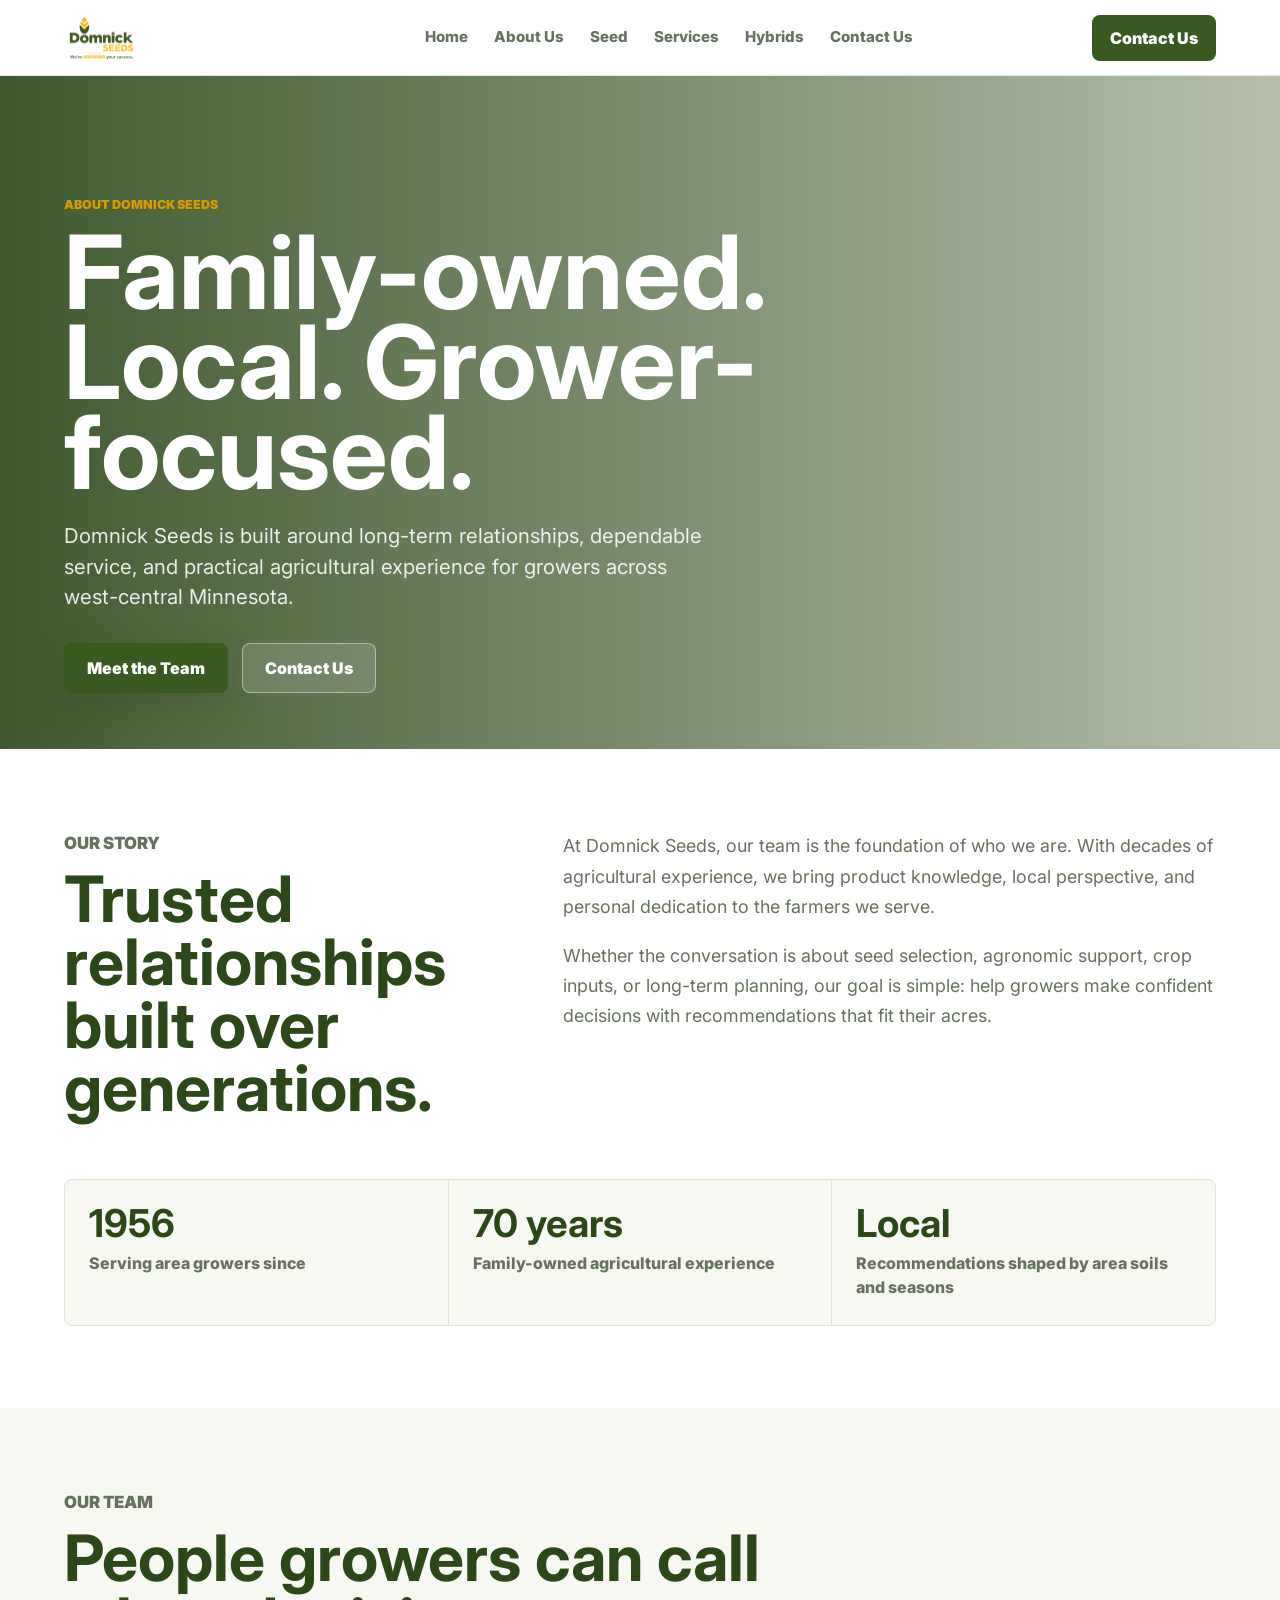
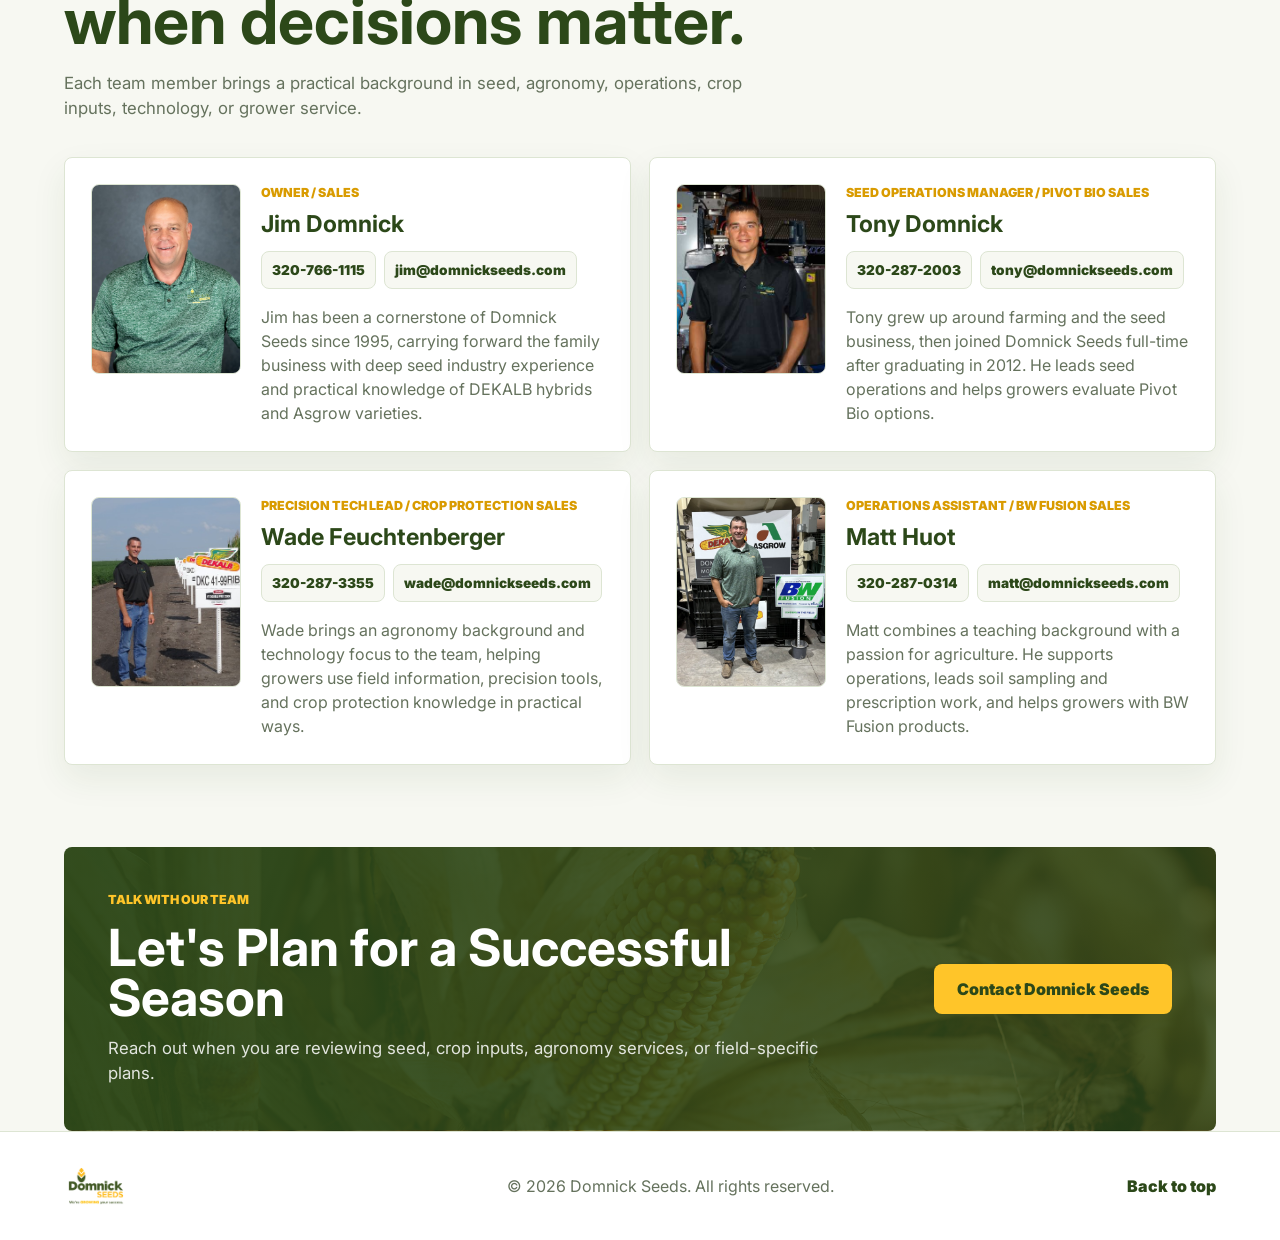
==== about.html @ b294bd44 "Update Jim team photo" ====
<!doctype html>
<html lang="en">
  <head>
    <meta charset="utf-8" />
    <meta name="viewport" content="width=device-width, initial-scale=1" />
    <title>About Us | Domnick Seeds</title>
    <meta
      name="description"
      content="Meet the Domnick Seeds team, a family-owned agricultural business serving west-central Minnesota growers with seed, agronomy, and crop input support."
    />
    <link rel="preconnect" href="https://fonts.googleapis.com" />
    <link rel="preconnect" href="https://fonts.gstatic.com" crossorigin />
    <link
      href="https://fonts.googleapis.com/css2?family=Inter:wght@400;500;600;700;800;900&display=swap"
      rel="stylesheet"
    />
    <link rel="icon" href="assets/domnick-seeds-logo.jpg" type="image/jpeg" />
    <link rel="apple-touch-icon" href="assets/domnick-seeds-logo.jpg" />
    <link rel="stylesheet" href="styles.css" />
  </head>
  <body>
    <header class="site-header">
      <a class="brand" href="index.html#home" aria-label="Domnick Seeds home">
        <img src="assets/domnick-seeds-logo.jpg" alt="Domnick Seeds" />
      </a>
      <nav class="nav-links" aria-label="Primary navigation">
        <a href="index.html#home">Home</a>
        <a href="about.html">About Us</a>
        <a href="index.html#seed">Seed</a>
        <a href="products.html#services">Services</a>
        <a href="hybrids.html">Hybrids</a>
        <a href="index.html#contact">Contact Us</a>
      </nav>
      <a class="header-cta" href="index.html#contact">Contact Us</a>
      <button class="menu-button" type="button" aria-label="Open navigation" aria-expanded="false">
        <span></span>
        <span></span>
        <span></span>
      </button>
    </header>

    <main>
      <section class="page-hero about-hero">
        <div>
          <p class="eyebrow">About Domnick Seeds</p>
          <h1>Family-owned. Local. Grower-focused.</h1>
          <p>
            Domnick Seeds is built around long-term relationships, dependable
            service, and practical agricultural experience for growers across
            west-central Minnesota.
          </p>
          <div class="hero-actions">
            <a class="button primary" href="#team">Meet the Team</a>
            <a class="button secondary" href="index.html#contact">Contact Us</a>
          </div>
        </div>
      </section>

      <section class="section about-story">
        <div class="section-heading compact">
          <p class="eyebrow">Our story</p>
          <h2>Trusted relationships built over generations.</h2>
        </div>
        <div class="about-story-copy">
          <p>
            At Domnick Seeds, our team is the foundation of who we are. With
            decades of agricultural experience, we bring product knowledge,
            local perspective, and personal dedication to the farmers we serve.
          </p>
          <p>
            Whether the conversation is about seed selection, agronomic support,
            crop inputs, or long-term planning, our goal is simple: help growers
            make confident decisions with recommendations that fit their acres.
          </p>
        </div>
        <div class="about-stat-row" aria-label="Domnick Seeds highlights">
          <div>
            <strong>1956</strong>
            <span>Serving area growers since</span>
          </div>
          <div>
            <strong>70 years</strong>
            <span>Family-owned agricultural experience</span>
          </div>
          <div>
            <strong>Local</strong>
            <span>Recommendations shaped by area soils and seasons</span>
          </div>
        </div>
      </section>

      <section class="section team-section" id="team">
        <div class="section-heading compact">
          <p class="eyebrow">Our team</p>
          <h2>People growers can call when decisions matter.</h2>
          <p>
            Each team member brings a practical background in seed, agronomy,
            operations, crop inputs, technology, or grower service.
          </p>
        </div>

        <div class="team-grid">
          <article class="team-card">
            <img
              class="team-photo"
              src="assets/team-jim-domnick.jpeg"
              alt="Jim Domnick headshot"
            />
            <div>
              <span>Owner / Sales</span>
              <h3>Jim Domnick</h3>
              <div class="team-links">
                <a href="tel:+13207661115">320-766-1115</a>
                <a href="mailto:jim@domnickseeds.com">jim@domnickseeds.com</a>
              </div>
              <p>
                Jim has been a cornerstone of Domnick Seeds since 1995, carrying
                forward the family business with deep seed industry experience
                and practical knowledge of DEKALB hybrids and Asgrow varieties.
              </p>
            </div>
          </article>

          <article class="team-card">
            <img
              class="team-photo"
              src="assets/team-tony-domnick.jpeg"
              alt="Tony Domnick in the Domnick Seeds shop"
            />
            <div>
              <span>Seed Operations Manager / Pivot Bio Sales</span>
              <h3>Tony Domnick</h3>
              <div class="team-links">
                <a href="tel:+13202872003">320-287-2003</a>
                <a href="mailto:tony@domnickseeds.com">tony@domnickseeds.com</a>
              </div>
              <p>
                Tony grew up around farming and the seed business, then joined
                Domnick Seeds full-time after graduating in 2012. He leads
                seed operations and helps growers evaluate Pivot Bio options.
              </p>
            </div>
          </article>

          <article class="team-card">
            <img
              class="team-photo team-photo-left"
              src="assets/team-wade-feuchtenberger.jpeg"
              alt="Wade Feuchtenberger standing beside DEKALB plot signs"
            />
            <div>
              <span>Precision Tech Lead / Crop Protection Sales</span>
              <h3>Wade Feuchtenberger</h3>
              <div class="team-links">
                <a href="tel:+13202873355">320-287-3355</a>
                <a href="mailto:wade@domnickseeds.com">wade@domnickseeds.com</a>
              </div>
              <p>
                Wade brings an agronomy background and technology focus to the
                team, helping growers use field information, precision tools,
                and crop protection knowledge in practical ways.
              </p>
            </div>
          </article>

          <article class="team-card">
            <img
              class="team-photo team-photo-top"
              src="assets/team-matt-huot.jpg"
              alt="Matt Huot inside the Domnick Seeds shop"
            />
            <div>
              <span>Operations Assistant / BW Fusion Sales</span>
              <h3>Matt Huot</h3>
              <div class="team-links">
                <a href="tel:+13202870314">320-287-0314</a>
                <a href="mailto:matt@domnickseeds.com">matt@domnickseeds.com</a>
              </div>
              <p>
                Matt combines a teaching background with a passion for
                agriculture. He supports operations, leads soil sampling and
                prescription work, and helps growers with BW Fusion products.
              </p>
            </div>
          </article>
        </div>
      </section>

      <section class="season-band">
        <div>
          <p class="eyebrow">Talk with our team</p>
          <h2>Let's Plan for a Successful Season</h2>
          <p>
            Reach out when you are reviewing seed, crop inputs, agronomy
            services, or field-specific plans.
          </p>
        </div>
        <a class="button light" href="index.html#contact">Contact Domnick Seeds</a>
      </section>
    </main>

    <footer class="site-footer">
      <img src="assets/domnick-seeds-logo.jpg" alt="Domnick Seeds" />
      <span>&copy; <span id="year"></span> Domnick Seeds. All rights reserved.</span>
      <a href="#">Back to top</a>
    </footer>

    <script src="script.js"></script>
  </body>
</html>
---- styles.css ----
:root {
  --ink: #2c4819;
  --text: #33412d;
  --muted: #65725d;
  --field: #f7f8f2;
  --surface: #ffffff;
  --line: #dde5d3;
  --leaf: #38591f;
  --leaf-dark: #2c4819;
  --gold: #ffc529;
  --gold-dark: #d99b00;
  --sky: #e9f1f4;
  --shadow: 0 22px 60px rgba(44, 72, 25, 0.16);
}

* {
  box-sizing: border-box;
}

html {
  scroll-behavior: smooth;
}

body {
  margin: 0;
  color: var(--text);
  background: var(--field);
  font-family: Inter, system-ui, -apple-system, BlinkMacSystemFont, "Segoe UI", sans-serif;
  line-height: 1.5;
}

a {
  color: inherit;
  text-decoration: none;
}

.site-header {
  position: sticky;
  top: 0;
  z-index: 20;
  display: grid;
  grid-template-columns: auto 1fr auto;
  align-items: center;
  gap: 28px;
  min-height: 76px;
  padding: 0 5vw;
  background: rgba(255, 255, 255, 0.94);
  border-bottom: 1px solid rgba(221, 229, 211, 0.9);
  backdrop-filter: blur(18px);
}

.brand,
.nav-links,
.hero-actions,
.site-footer {
  display: flex;
  align-items: center;
}

.brand {
  width: 182px;
  height: 56px;
}

.brand img {
  width: 100%;
  height: 100%;
  object-fit: contain;
  object-position: left center;
  mix-blend-mode: multiply;
}

.nav-links {
  justify-content: center;
  gap: 26px;
  color: var(--muted);
  font-size: 0.94rem;
  font-weight: 800;
}

.nav-links a:hover {
  color: var(--leaf-dark);
}

.header-cta,
.button {
  display: inline-flex;
  align-items: center;
  justify-content: center;
  min-height: 46px;
  border-radius: 8px;
  font-weight: 900;
}

.header-cta {
  padding: 0 18px;
  color: var(--surface);
  background: var(--leaf);
}

.menu-button {
  display: none;
  width: 42px;
  height: 42px;
  padding: 9px;
  border: 1px solid var(--line);
  border-radius: 8px;
  background: var(--surface);
}

.menu-button span {
  display: block;
  height: 2px;
  margin: 5px 0;
  background: var(--ink);
}

.hero {
  display: grid;
  grid-template-columns: minmax(320px, 0.9fr) minmax(380px, 1.1fr);
  align-items: stretch;
  gap: 42px;
  padding: 54px 5vw 40px;
}

.page-hero {
  display: grid;
  min-height: 560px;
  align-items: end;
  padding: 120px 5vw 56px;
  color: var(--surface);
  background:
    linear-gradient(90deg, rgba(44, 72, 25, 0.88), rgba(44, 72, 25, 0.34)),
    url("assets/corn-harvest-equipment.jpg");
  background-position: center;
  background-size: cover;
}

.page-hero > div {
  max-width: 830px;
}

.page-hero h1 {
  max-width: 12ch;
  color: var(--surface);
  font-size: clamp(4rem, 8vw, 7.4rem);
}

.page-hero p:not(.eyebrow) {
  max-width: 660px;
  color: rgba(255, 255, 255, 0.88);
  font-size: clamp(1.08rem, 1.6vw, 1.28rem);
}

.page-hero .button.secondary {
  color: var(--surface);
  background: rgba(255, 255, 255, 0.14);
  border-color: rgba(255, 255, 255, 0.42);
}

.profile-book-hero {
  background:
    linear-gradient(90deg, rgba(44, 72, 25, 0.9), rgba(44, 72, 25, 0.34)),
    url("assets/corn-field-check.jpg");
  background-position: center;
  background-size: cover;
}

.about-hero {
  background:
    linear-gradient(90deg, rgba(44, 72, 25, 0.9), rgba(44, 72, 25, 0.32)),
    url("assets/domnick-farm-aerial.jpg");
  background-position: center;
  background-size: cover;
}

.hero-copy {
  display: flex;
  flex-direction: column;
  justify-content: center;
  min-height: calc(100vh - 170px);
  max-width: 740px;
}

.eyebrow {
  margin: 0 0 12px;
  color: var(--gold-dark);
  font-size: 0.78rem;
  font-weight: 900;
  letter-spacing: 0;
  text-transform: uppercase;
}

h1,
h2,
h3,
p {
  margin-top: 0;
}

h1 {
  max-width: 11ch;
  margin-bottom: 24px;
  color: var(--ink);
  font-size: clamp(4.4rem, 9vw, 8.2rem);
  line-height: 0.88;
  letter-spacing: 0;
}

.hero-copy h1 {
  max-width: 12.5ch;
  font-size: clamp(3.6rem, 7vw, 6.9rem);
}

h2 {
  margin-bottom: 18px;
  color: var(--ink);
  font-size: clamp(2.3rem, 5vw, 4.7rem);
  line-height: 0.98;
  letter-spacing: 0;
}

h3 {
  margin-bottom: 10px;
  color: var(--ink);
  font-size: 1.2rem;
  line-height: 1.2;
}

.hero-copy p:not(.eyebrow),
.section-heading p,
.service-list p,
.contact-card span {
  color: var(--muted);
  font-size: 1.05rem;
}

.hero-copy p:not(.eyebrow) {
  max-width: 640px;
  font-size: clamp(1.08rem, 1.6vw, 1.3rem);
}

.hero-actions {
  flex-wrap: wrap;
  gap: 14px;
  margin-top: 30px;
}

.button {
  min-height: 50px;
  padding: 0 22px;
  border: 1px solid transparent;
  transition:
    transform 180ms ease,
    box-shadow 180ms ease,
    background 180ms ease;
}

.button:hover,
.header-cta:hover {
  transform: translateY(-2px);
}

.button.primary {
  color: var(--surface);
  background: var(--leaf);
  box-shadow: 0 14px 34px rgba(44, 72, 25, 0.25);
}

.button.primary:hover {
  background: var(--leaf-dark);
}

.button.secondary {
  color: var(--leaf-dark);
  background: var(--surface);
  border-color: var(--line);
}

.button.light {
  color: var(--leaf-dark);
  background: var(--gold);
}

.hero-panel {
  position: relative;
  display: flex;
  align-items: flex-end;
  min-height: calc(100vh - 170px);
  overflow: hidden;
  padding: 28px;
  background: var(--leaf-dark);
  border: 1px solid var(--line);
  border-radius: 8px;
  box-shadow: var(--shadow);
}

.hero-panel::after {
  position: absolute;
  inset: 0;
  background: linear-gradient(180deg, rgba(44, 72, 25, 0.04), rgba(44, 72, 25, 0.62));
  content: "";
}

.hero-panel > img {
  position: absolute;
  inset: 0;
  width: 100%;
  height: 100%;
  object-fit: cover;
}

.season-card {
  position: relative;
  z-index: 1;
  max-width: 380px;
  padding: 24px;
  color: var(--surface);
  background: rgba(44, 72, 25, 0.78);
  border: 1px solid rgba(255, 197, 41, 0.34);
  border-radius: 8px;
  backdrop-filter: blur(8px);
}

.season-card span,
.product-card span,
.service-list span {
  display: block;
  color: var(--gold);
  font-size: 0.8rem;
  font-weight: 900;
  text-transform: uppercase;
}

.season-card strong {
  display: block;
  margin: 6px 0 8px;
  font-size: 1.55rem;
}

.season-card p {
  margin-bottom: 0;
  color: rgba(255, 255, 255, 0.84);
}

.trust-strip {
  display: grid;
  grid-template-columns: repeat(3, 1fr);
  gap: 1px;
  margin: 0 5vw 48px;
  overflow: hidden;
  background: var(--line);
  border: 1px solid var(--line);
  border-radius: 8px;
}

.trust-strip div {
  min-height: 122px;
  padding: 24px;
  background: var(--surface);
}

.trust-strip strong,
.trust-strip span {
  display: block;
}

.trust-strip strong {
  margin-bottom: 8px;
  color: var(--leaf-dark);
  font-size: 1.1rem;
}

.trust-strip span {
  color: var(--muted);
}

.section {
  padding: 82px 5vw;
}

.split {
  display: grid;
  grid-template-columns: minmax(280px, 0.72fr) minmax(360px, 1.28fr);
  gap: 42px;
  align-items: start;
}

.section-heading {
  max-width: 780px;
}

.section-heading.compact {
  max-width: 720px;
}

.product-grid {
  display: grid;
  grid-template-columns: repeat(2, minmax(0, 1fr));
  gap: 16px;
}

.product-feature {
  background: var(--field);
}

.offering-grid {
  display: grid;
  grid-template-columns: repeat(2, minmax(0, 1fr));
  gap: 18px;
  margin-top: 34px;
}

.offering-grid article {
  overflow: hidden;
  background: var(--surface);
  border: 1px solid var(--line);
  border-radius: 8px;
  box-shadow: 0 14px 34px rgba(44, 72, 25, 0.08);
}

.offering-grid img {
  width: 100%;
  height: 260px;
  object-fit: cover;
}

.offering-grid div {
  padding: 24px;
}

.offering-grid span,
.services-grid span {
  display: block;
  margin-bottom: 10px;
  color: var(--gold);
  font-size: 0.8rem;
  font-weight: 900;
  text-transform: uppercase;
}

.offering-grid p,
.services-grid p {
  margin-bottom: 0;
  color: var(--muted);
}

.product-card {
  position: relative;
  display: flex;
  flex-direction: column;
  justify-content: flex-end;
  min-height: 250px;
  padding: 24px;
  overflow: hidden;
  color: var(--surface);
  background: var(--ink);
  border: 1px solid var(--line);
  border-radius: 8px;
}

.product-card::after {
  position: absolute;
  inset: 0;
  background: linear-gradient(180deg, rgba(44, 72, 25, 0.05), rgba(44, 72, 25, 0.84));
  content: "";
}

.product-card img {
  position: absolute;
  inset: 0;
  width: 100%;
  height: 100%;
  object-fit: cover;
  transition: transform 260ms ease;
}

.product-card:hover img {
  transform: scale(1.04);
}

.product-card span,
.product-card h3 {
  position: relative;
  z-index: 1;
}

.product-card h3 {
  max-width: 360px;
  margin-bottom: 0;
  color: var(--surface);
}

.product-card.corn {
  background: var(--ink);
}

.product-card.soybean {
  background: var(--ink);
}

.product-card.forage {
  background: var(--ink);
}

.product-card.cover {
  background: var(--ink);
}

.services {
  background: var(--surface);
}

.service-list {
  display: grid;
  gap: 1px;
  margin-top: 32px;
  overflow: hidden;
  background: var(--line);
  border: 1px solid var(--line);
  border-radius: 8px;
}

.service-list article {
  display: grid;
  grid-template-columns: 180px 70px 1fr;
  gap: 22px;
  align-items: center;
  min-height: 134px;
  padding: 26px;
  background: var(--surface);
}

.service-list img {
  width: 100%;
  height: 126px;
  object-fit: cover;
  border-radius: 8px;
}

.service-list p {
  margin-bottom: 0;
}

.advice {
  background: var(--field);
}

.advice-grid {
  display: grid;
  grid-template-columns: repeat(3, minmax(0, 1fr));
  gap: 16px;
  margin-top: 34px;
}

.advice-grid article {
  display: flex;
  flex-direction: column;
  min-height: 265px;
  padding: 24px;
  background: var(--surface);
  border: 1px solid var(--line);
  border-radius: 8px;
  box-shadow: 0 14px 34px rgba(44, 72, 25, 0.08);
}

.advice-grid span {
  display: block;
  margin-bottom: 28px;
  color: var(--gold-dark);
  font-size: 0.78rem;
  font-weight: 900;
  text-transform: uppercase;
}

.advice-grid p {
  margin-bottom: 18px;
  color: var(--muted);
}

.advice-grid a {
  margin-top: auto;
  color: var(--leaf-dark);
  font-weight: 900;
}

.family-owned {
  display: grid;
  grid-template-columns: minmax(280px, 0.8fr) minmax(360px, 1.2fr);
  gap: 42px;
  align-items: center;
  background: var(--surface);
}

.family-copy {
  max-width: 720px;
}

.family-copy p:not(.eyebrow) {
  color: var(--muted);
  font-size: 1.12rem;
  line-height: 1.7;
}

.family-owned figure {
  position: relative;
  min-height: 430px;
  margin: 0;
  overflow: hidden;
  background: var(--leaf-dark);
  border: 1px solid var(--line);
  border-radius: 8px;
  box-shadow: var(--shadow);
}

.family-owned figure::after {
  position: absolute;
  inset: 0;
  background: linear-gradient(180deg, rgba(44, 72, 25, 0.04), rgba(44, 72, 25, 0.64));
  content: "";
}

.family-owned img {
  width: 100%;
  height: 100%;
  min-height: 430px;
  object-fit: cover;
}

.family-owned figcaption {
  position: absolute;
  right: 22px;
  bottom: 20px;
  left: 22px;
  z-index: 1;
  color: var(--surface);
  font-weight: 900;
}

.about-story {
  display: grid;
  grid-template-columns: minmax(280px, 0.7fr) minmax(360px, 1fr);
  gap: 42px;
  align-items: start;
  background: var(--surface);
}

.about-story-copy {
  display: grid;
  gap: 18px;
}

.about-story-copy p {
  margin-bottom: 0;
  color: var(--muted);
  font-size: 1.12rem;
  line-height: 1.7;
}

.about-stat-row {
  grid-column: 1 / -1;
  display: grid;
  grid-template-columns: repeat(3, minmax(0, 1fr));
  gap: 1px;
  overflow: hidden;
  background: var(--line);
  border: 1px solid var(--line);
  border-radius: 8px;
}

.about-stat-row div {
  min-height: 145px;
  padding: 24px;
  background: var(--field);
}

.about-stat-row strong,
.about-stat-row span {
  display: block;
}

.about-stat-row strong {
  margin-bottom: 8px;
  color: var(--leaf-dark);
  font-size: clamp(1.65rem, 3vw, 2.6rem);
  line-height: 1;
}

.about-stat-row span {
  color: var(--muted);
  font-weight: 800;
}

.team-section {
  background: var(--field);
}

.team-grid {
  display: grid;
  grid-template-columns: repeat(2, minmax(0, 1fr));
  gap: 18px;
  margin-top: 36px;
}

.team-card {
  display: grid;
  grid-template-columns: 150px minmax(0, 1fr);
  gap: 20px;
  min-height: 100%;
  padding: 26px;
  background: var(--surface);
  border: 1px solid var(--line);
  border-radius: 8px;
  box-shadow: 0 14px 34px rgba(44, 72, 25, 0.08);
}

.team-photo {
  width: 150px;
  height: 190px;
  object-fit: cover;
  object-position: center;
  background: var(--field);
  border: 1px solid var(--line);
  border-radius: 8px;
}

.team-photo-left {
  object-position: left center;
}

.team-photo-top {
  object-position: center top;
}

.team-card span {
  display: block;
  margin-bottom: 8px;
  color: var(--gold-dark);
  font-size: 0.78rem;
  font-weight: 900;
  text-transform: uppercase;
}

.team-card h3 {
  margin-bottom: 12px;
  font-size: 1.45rem;
}

.team-card p {
  margin-bottom: 0;
  color: var(--muted);
}

.team-links {
  display: flex;
  flex-wrap: wrap;
  gap: 8px;
  margin-bottom: 16px;
}

.team-links a {
  padding: 8px 10px;
  color: var(--leaf-dark);
  background: var(--field);
  border: 1px solid var(--line);
  border-radius: 8px;
  font-size: 0.85rem;
  font-weight: 900;
}

.profile-book-section {
  background: var(--surface);
}

.profile-book-toolbar {
  display: flex;
  align-items: center;
  justify-content: space-between;
  gap: 16px;
  margin: 34px 0 18px;
  padding: 16px 18px;
  color: var(--muted);
  font-weight: 800;
  background: var(--field);
  border: 1px solid var(--line);
  border-radius: 8px;
}

.seed-profile-grid {
  display: grid;
  grid-template-columns: repeat(2, minmax(0, 1fr));
  gap: 18px;
}

.seed-profile-card {
  display: grid;
  grid-template-columns: 150px minmax(0, 1fr);
  gap: 18px;
  min-height: 100%;
  padding: 20px;
  background: var(--field);
  border: 1px solid var(--line);
  border-radius: 8px;
  box-shadow: 0 14px 34px rgba(44, 72, 25, 0.08);
}

.seed-profile-image {
  grid-row: span 5;
  display: grid;
  place-items: center;
  min-height: 190px;
  overflow: hidden;
  background: var(--surface);
  border: 1px solid var(--line);
  border-radius: 8px;
}

.seed-profile-image img {
  width: 100%;
  height: 175px;
  object-fit: contain;
  padding: 0;
  transform: scale(1.16);
}

.seed-profile-header {
  display: flex;
  align-items: flex-start;
  justify-content: space-between;
  gap: 12px;
}

.seed-profile-header span,
.seed-profile-header strong {
  color: var(--gold-dark);
  font-size: 0.78rem;
  font-weight: 900;
  text-transform: uppercase;
}

.seed-profile-header h2 {
  margin-bottom: 0;
  font-size: 1.65rem;
}

.seed-profile-platform,
.seed-profile-card p,
.seed-profile-card dd,
.seed-profile-card small {
  color: var(--muted);
}

.seed-profile-platform,
.seed-profile-card p {
  margin-bottom: 0;
}

.seed-profile-facts {
  display: grid;
  gap: 8px;
  margin: 0;
}

.seed-profile-facts div {
  display: grid;
  gap: 3px;
}

.seed-profile-facts dt {
  color: var(--ink);
  font-size: 0.75rem;
  font-weight: 900;
  text-transform: uppercase;
}

.seed-profile-facts dd {
  margin: 0;
}

.seed-profile-card small {
  display: block;
  padding-top: 10px;
  border-top: 1px solid var(--line);
}

.services-grid {
  display: grid;
  grid-template-columns: repeat(4, minmax(0, 1fr));
  gap: 1px;
  margin-top: 34px;
  overflow: hidden;
  background: var(--line);
  border: 1px solid var(--line);
  border-radius: 8px;
}

.services-grid article {
  display: grid;
  gap: 14px;
  min-height: 250px;
  padding: 24px;
  background: var(--surface);
}

.services-grid img {
  width: 100%;
  height: 145px;
  object-fit: cover;
  border-radius: 8px;
}

.services-grid img.service-logo {
  object-fit: contain;
  padding: 18px;
  background: #fff;
  border: 1px solid var(--line);
}

.season-band {
  display: flex;
  align-items: center;
  justify-content: space-between;
  gap: 32px;
  margin: 0 5vw;
  padding: 44px;
  color: var(--surface);
  background:
    linear-gradient(90deg, rgba(44, 72, 25, 0.96), rgba(44, 72, 25, 0.78)),
    url("assets/harvest-corn-ear.jpg");
  background-position: center;
  background-size: cover;
  border-radius: 8px;
}

.gallery {
  padding-top: 70px;
}

.gallery-grid {
  display: grid;
  grid-template-columns: 1.2fr 0.8fr;
  grid-auto-rows: 260px;
  gap: 16px;
}

.gallery-grid figure {
  position: relative;
  min-height: 0;
  margin: 0;
  overflow: hidden;
  background: var(--ink);
  border: 1px solid var(--line);
  border-radius: 8px;
}

.gallery-grid figure::after {
  position: absolute;
  inset: 0;
  background: linear-gradient(180deg, rgba(44, 72, 25, 0.05), rgba(44, 72, 25, 0.68));
  content: "";
}

.gallery-grid .wide {
  grid-row: span 2;
}

.gallery-grid img {
  width: 100%;
  height: 100%;
  object-fit: cover;
}

.gallery-grid figcaption {
  position: absolute;
  right: 20px;
  bottom: 18px;
  left: 20px;
  z-index: 1;
  color: var(--surface);
  font-size: 1.05rem;
  font-weight: 900;
}

.season-band h2 {
  max-width: 780px;
  margin-bottom: 14px;
  color: var(--surface);
  font-size: clamp(2rem, 4vw, 3.7rem);
}

.season-band .eyebrow {
  color: var(--gold);
}

.season-band p:not(.eyebrow) {
  max-width: 720px;
  margin-bottom: 0;
  color: rgba(255, 255, 255, 0.86);
  font-size: 1.05rem;
}

.contact {
  display: grid;
  grid-template-columns: minmax(280px, 0.9fr) minmax(300px, 0.55fr);
  gap: 34px;
  align-items: start;
}

.contact-box {
  display: grid;
  gap: 18px;
}

.contact-form {
  display: grid;
  grid-template-columns: repeat(2, minmax(0, 1fr));
  gap: 16px;
  padding: 28px;
  background: var(--surface);
  border: 1px solid var(--line);
  border-radius: 8px;
  box-shadow: var(--shadow);
}

.contact-form label {
  display: grid;
  gap: 8px;
  color: var(--ink);
  font-weight: 900;
}

.contact-form label:last-of-type,
.contact-form button {
  grid-column: 1 / -1;
}

.contact-form input,
.contact-form textarea {
  width: 100%;
  padding: 12px 13px;
  color: var(--text);
  font: inherit;
  background: var(--field);
  border: 1px solid var(--line);
  border-radius: 8px;
}

.contact-form textarea {
  resize: vertical;
}

.contact-card {
  display: grid;
  gap: 14px;
  padding: 28px;
  background: var(--surface);
  border: 1px solid var(--line);
  border-radius: 8px;
  box-shadow: var(--shadow);
}

.contact-card a {
  color: var(--leaf-dark);
  font-size: 1.08rem;
  font-weight: 900;
}

.site-footer {
  justify-content: space-between;
  gap: 20px;
  padding: 30px 5vw;
  color: var(--muted);
  background: var(--surface);
  border-top: 1px solid var(--line);
}

.site-footer img {
  width: 150px;
  height: 48px;
  object-fit: contain;
  object-position: left center;
  mix-blend-mode: multiply;
}

.site-footer a {
  color: var(--leaf-dark);
  font-weight: 900;
}

@media (max-width: 920px) {
  .site-header {
    grid-template-columns: auto auto;
    padding: 0 22px;
  }

  .brand {
    width: 158px;
    height: 50px;
  }

  .header-cta {
    display: none;
  }

  .menu-button {
    display: block;
  }

  .nav-links {
    position: absolute;
    top: 76px;
    right: 18px;
    display: none;
    width: min(250px, calc(100vw - 36px));
    justify-content: start;
    padding: 18px;
    background: var(--surface);
    border: 1px solid var(--line);
    border-radius: 8px;
    box-shadow: var(--shadow);
  }

  .nav-links.open {
    display: grid;
  }

  .hero,
  .split,
  .about-story,
  .family-owned,
  .contact {
    grid-template-columns: 1fr;
  }

  .page-hero {
    min-height: 520px;
    padding: 96px 22px 46px;
  }

  .hero {
    padding: 40px 22px;
  }

  .hero-copy,
  .hero-panel {
    min-height: auto;
  }

  .hero-panel {
    min-height: 440px;
  }

  .trust-strip {
    grid-template-columns: 1fr;
    margin: 0 22px 32px;
  }

  .about-stat-row {
    grid-template-columns: 1fr;
  }

  .section {
    padding: 64px 22px;
  }

  .advice-grid,
  .offering-grid,
  .services-grid,
  .team-grid,
  .seed-profile-grid {
    grid-template-columns: 1fr 1fr;
  }

  .season-band {
    align-items: flex-start;
    flex-direction: column;
    margin: 0 22px;
    padding: 32px 24px;
  }

  .gallery-grid {
    grid-template-columns: 1fr;
    grid-auto-rows: 240px;
  }

  .family-owned figure,
  .family-owned img {
    min-height: 340px;
  }

  .gallery-grid .wide {
    grid-row: span 1;
  }

  .site-footer {
    align-items: flex-start;
    flex-direction: column;
    padding: 28px 22px;
  }
}

@media (max-width: 600px) {
  h1 {
    font-size: clamp(3.35rem, 18vw, 5rem);
  }

  .product-grid {
    grid-template-columns: 1fr;
  }

  .advice-grid,
  .offering-grid,
  .services-grid,
  .team-grid,
  .seed-profile-grid,
  .seed-profile-card {
    grid-template-columns: 1fr;
  }

  .team-card {
    grid-template-columns: 1fr;
  }

  .team-photo {
    width: 100%;
    height: 260px;
  }

  .seed-profile-image {
    grid-row: auto;
  }

  .profile-book-toolbar {
    align-items: flex-start;
    flex-direction: column;
  }

  .service-list article {
    grid-template-columns: 1fr;
  }

  .service-list img,
  .services-grid img {
    height: 180px;
  }

  .contact-form {
    grid-template-columns: 1fr;
  }

  .hero-actions,
  .button {
    width: 100%;
  }

  .family-owned figure,
  .family-owned img {
    min-height: 280px;
  }
}

@media print {
  .site-header,
  .page-hero,
  .profile-book-toolbar,
  .site-footer {
    display: none;
  }

  body {
    color: #111;
    background: #fff;
  }

  .section {
    padding: 0;
  }

  .profile-book-section .section-heading {
    max-width: none;
    margin-bottom: 18px;
  }

  .seed-profile-grid {
    grid-template-columns: 1fr;
    gap: 12px;
  }

  .seed-profile-card {
    break-inside: avoid;
    box-shadow: none;
    background: #fff;
  }
}
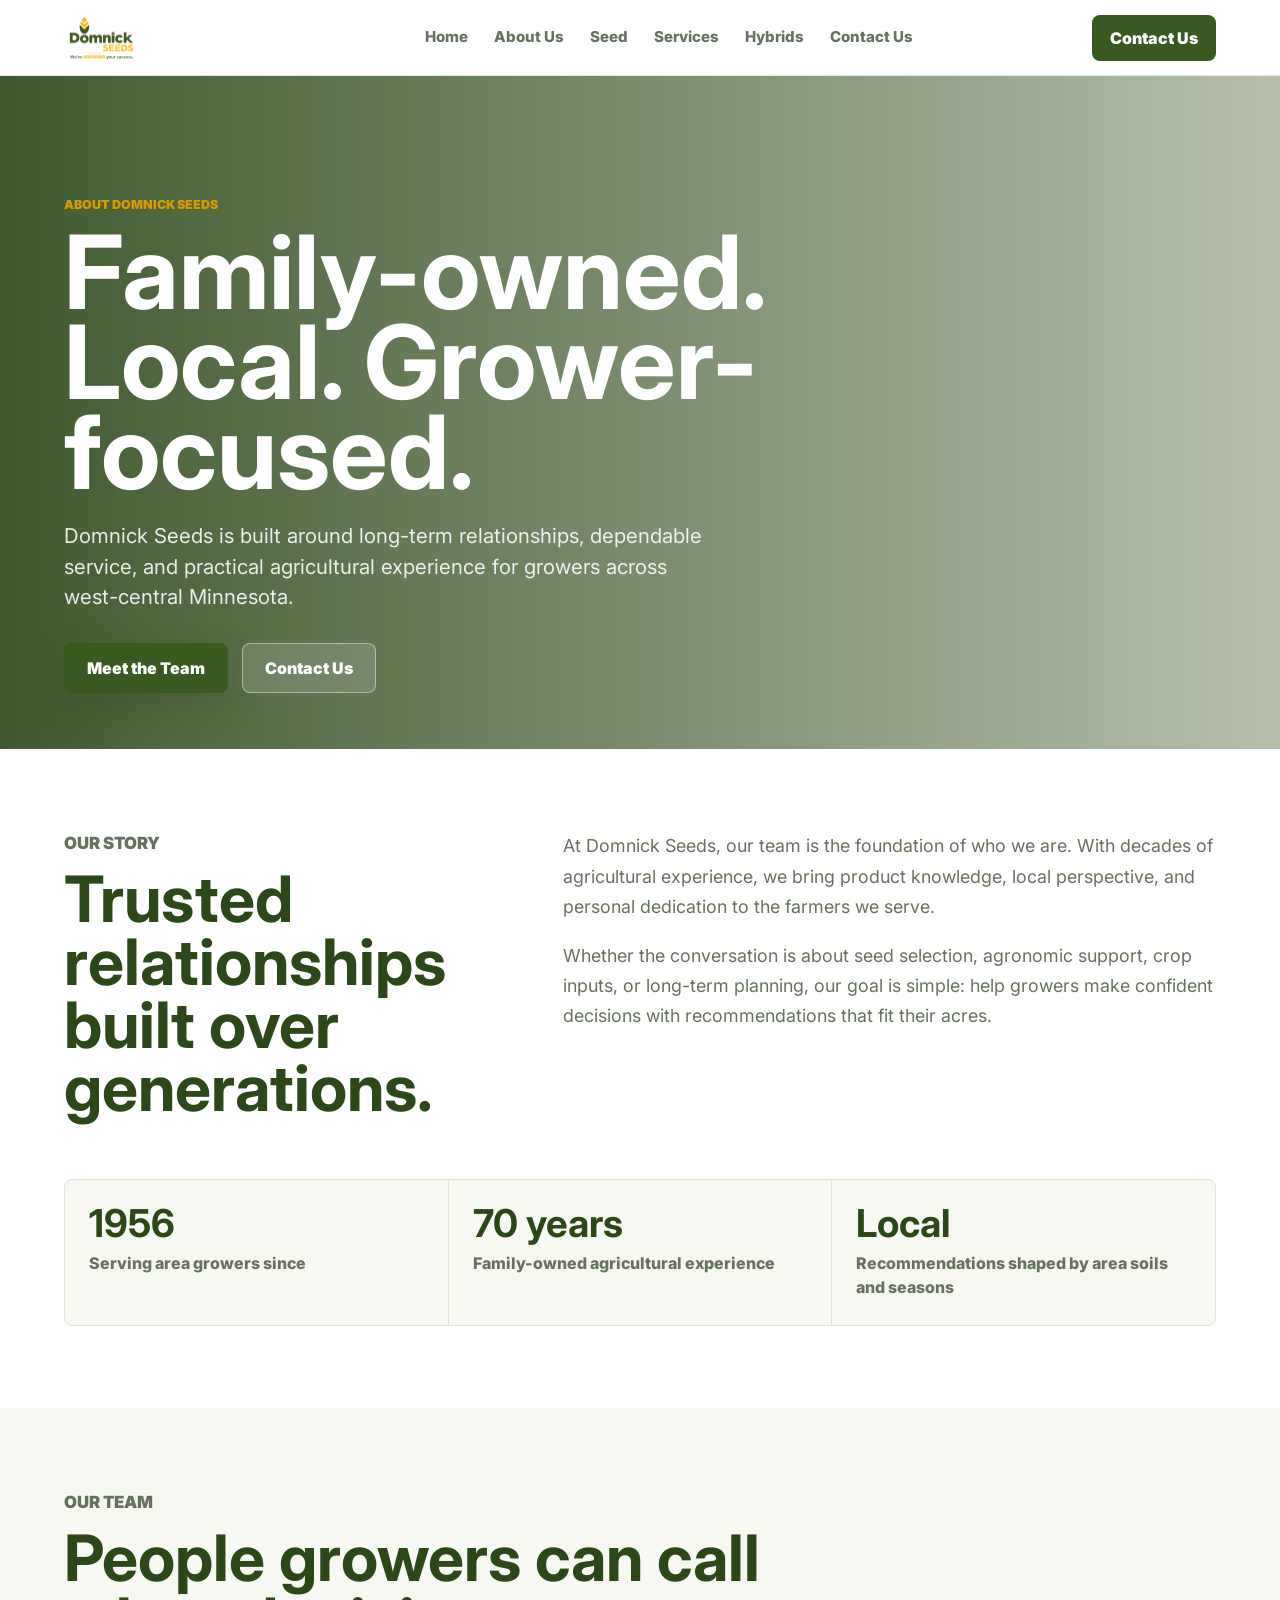
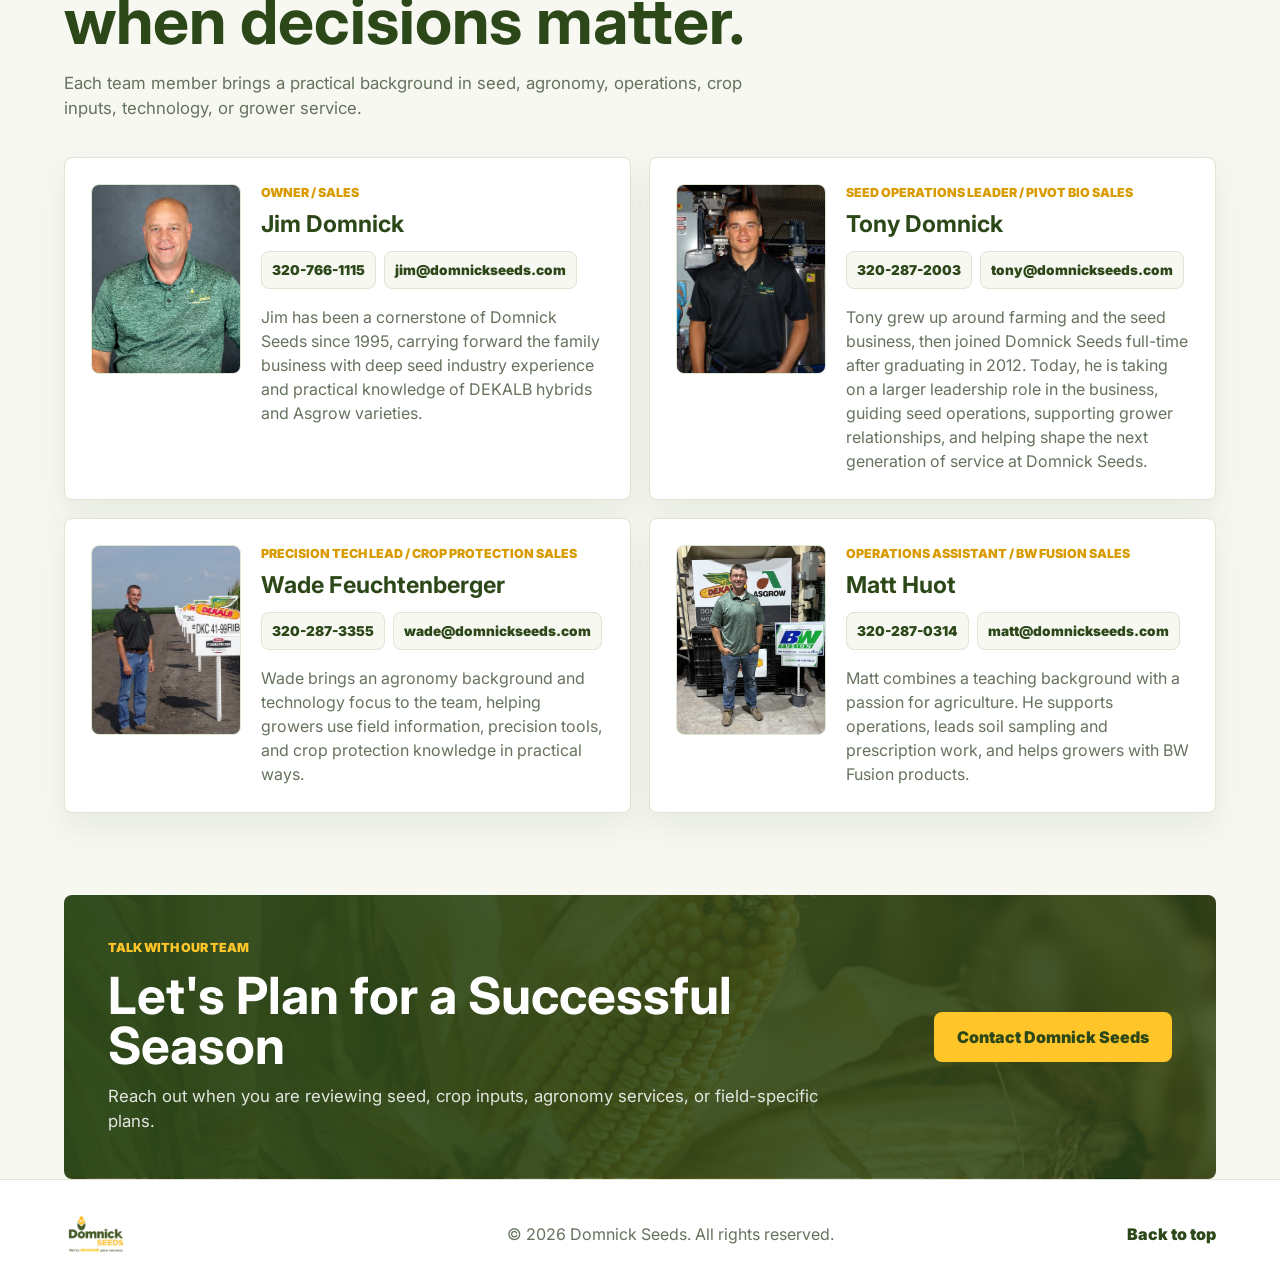
==== commit 1ada41f0: "Update Tony leadership bio" ====
--- a/about.html
+++ b/about.html
@@ -128,7 +128,7 @@
               alt="Tony Domnick in the Domnick Seeds shop"
             />
             <div>
-              <span>Seed Operations Manager / Pivot Bio Sales</span>
+              <span>Seed Operations Leader / Pivot Bio Sales</span>
               <h3>Tony Domnick</h3>
               <div class="team-links">
                 <a href="tel:+13202872003">320-287-2003</a>
@@ -136,8 +136,10 @@
               </div>
               <p>
                 Tony grew up around farming and the seed business, then joined
-                Domnick Seeds full-time after graduating in 2012. He leads
-                seed operations and helps growers evaluate Pivot Bio options.
+                Domnick Seeds full-time after graduating in 2012. Today, he is
+                taking on a larger leadership role in the business, guiding seed
+                operations, supporting grower relationships, and helping shape
+                the next generation of service at Domnick Seeds.
               </p>
             </div>
           </article>
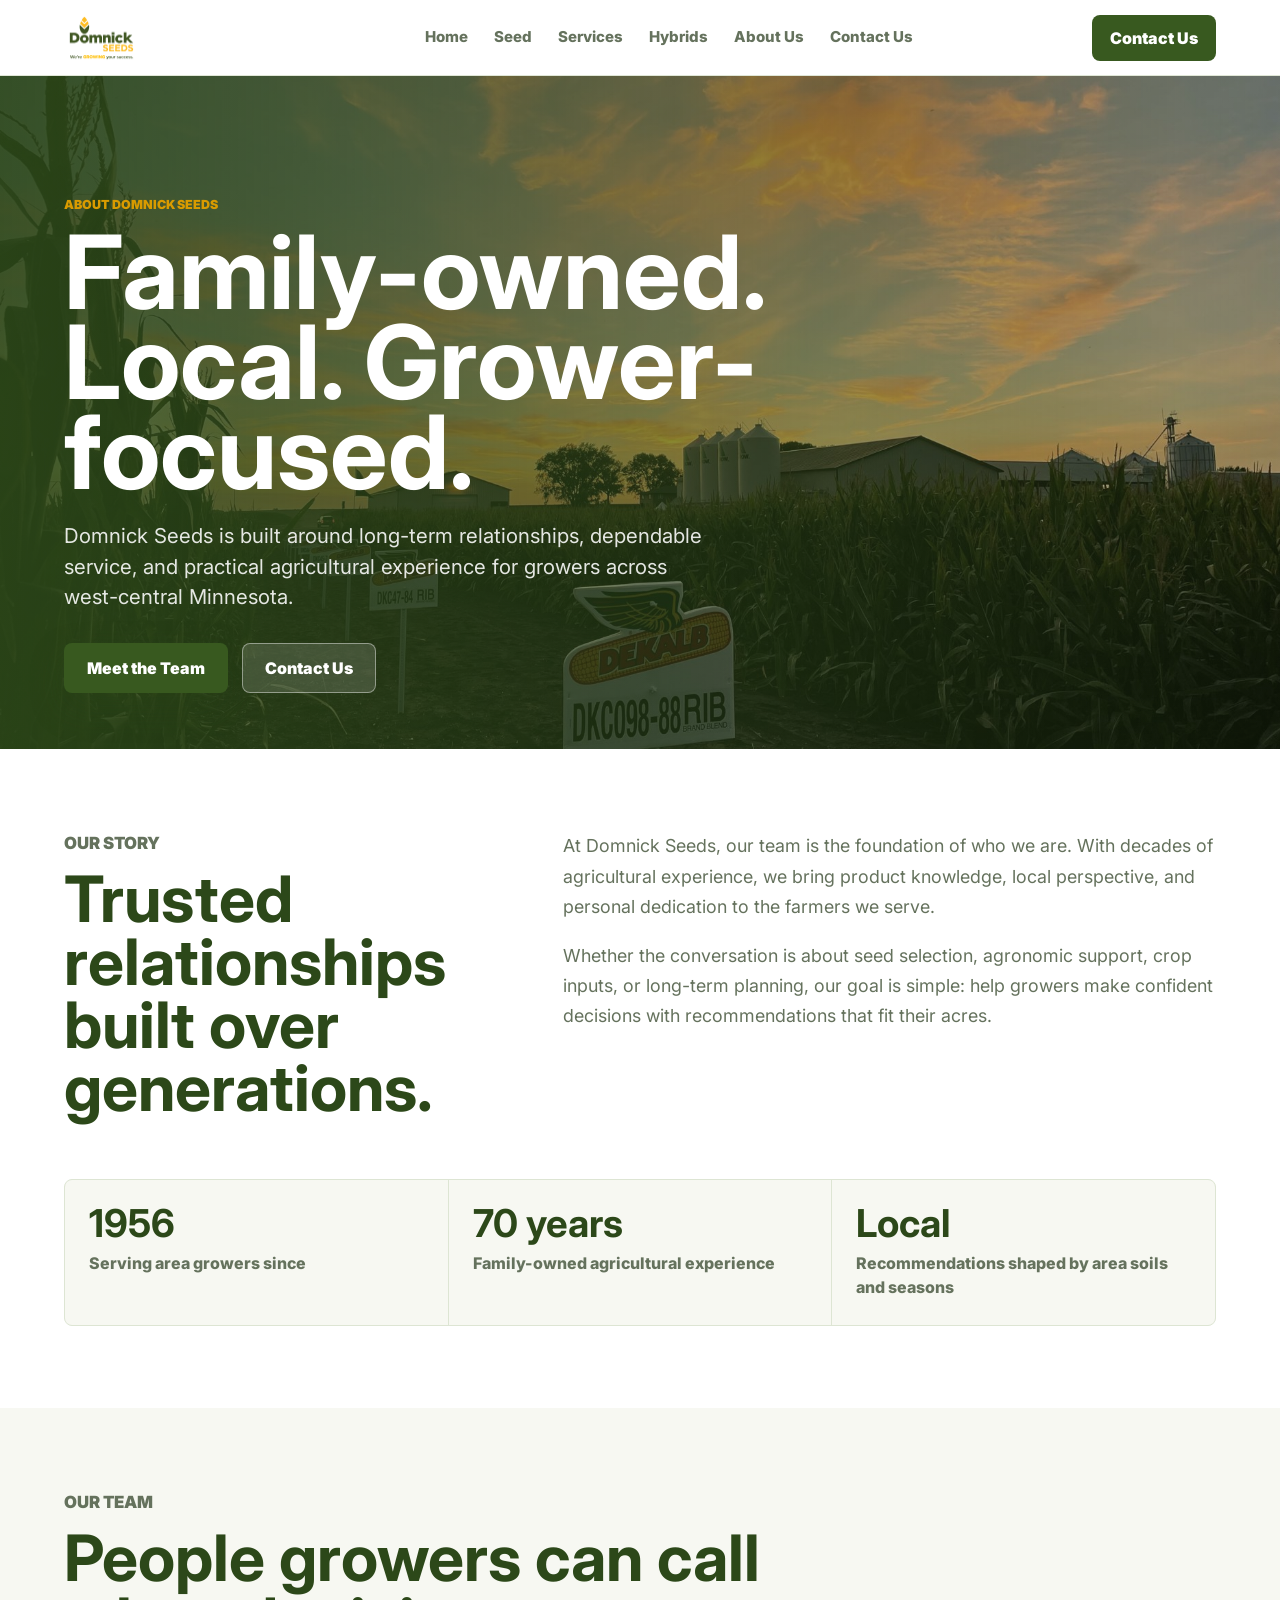
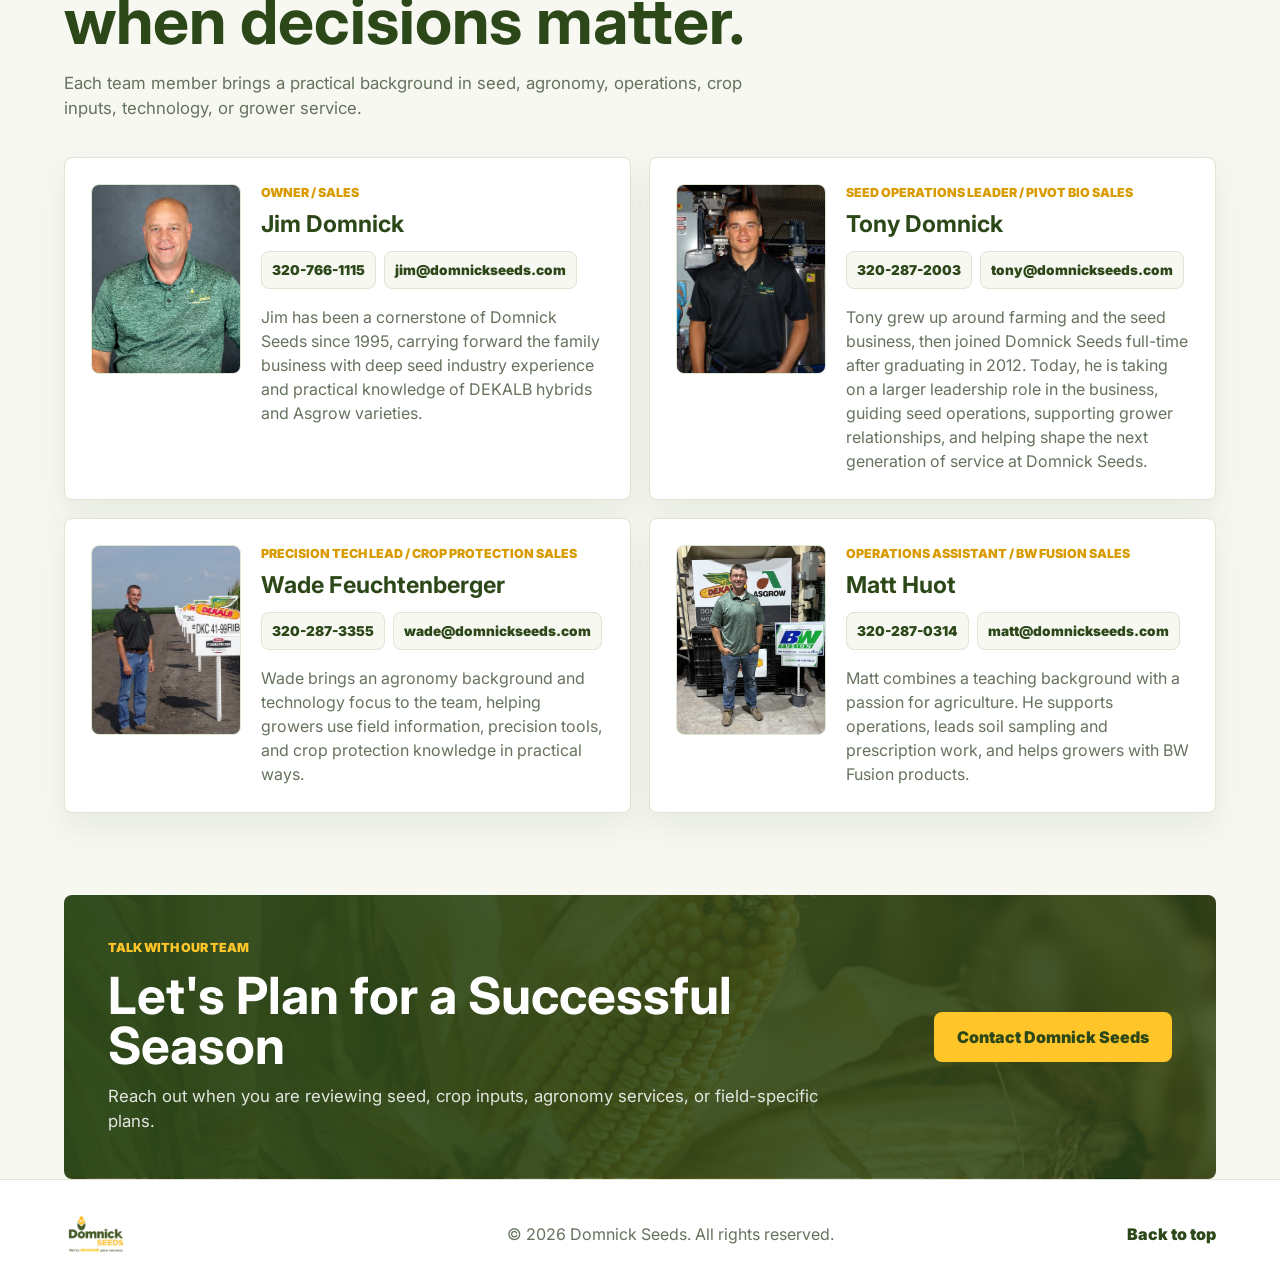
==== commit 338dbda3: "Update about hero and nav order" ====
--- a/about.html
+++ b/about.html
@@ -25,10 +25,10 @@
       </a>
       <nav class="nav-links" aria-label="Primary navigation">
         <a href="index.html#home">Home</a>
-        <a href="about.html">About Us</a>
         <a href="index.html#seed">Seed</a>
         <a href="products.html#services">Services</a>
         <a href="hybrids.html">Hybrids</a>
+        <a href="about.html">About Us</a>
         <a href="index.html#contact">Contact Us</a>
       </nav>
       <a class="header-cta" href="index.html#contact">Contact Us</a>
--- a/styles.css
+++ b/styles.css
@@ -168,8 +168,8 @@
 
 .about-hero {
   background:
-    linear-gradient(90deg, rgba(44, 72, 25, 0.9), rgba(44, 72, 25, 0.32)),
-    url("assets/domnick-farm-aerial.jpg");
+    linear-gradient(90deg, rgba(44, 72, 25, 0.9), rgba(44, 72, 25, 0.26)),
+    url("assets/about-hero-sunset-plot.jpg");
   background-position: center;
   background-size: cover;
 }
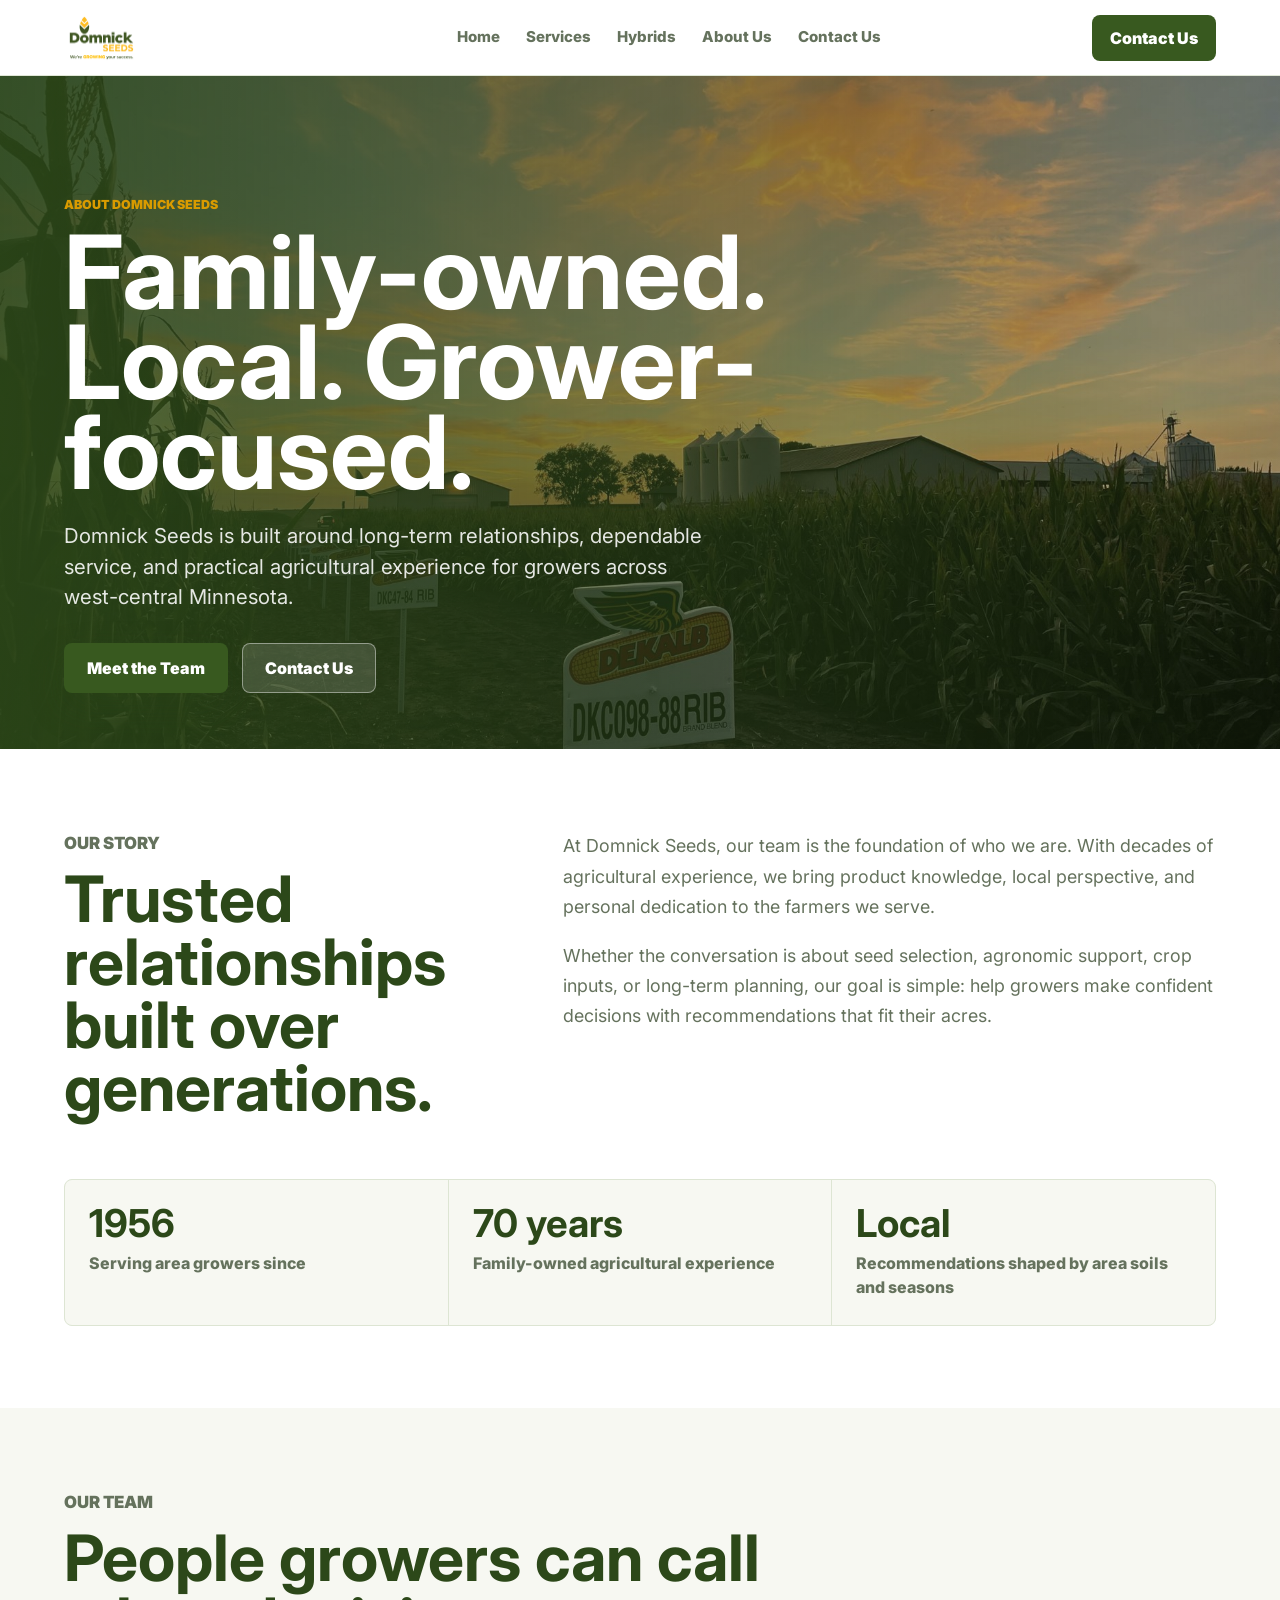
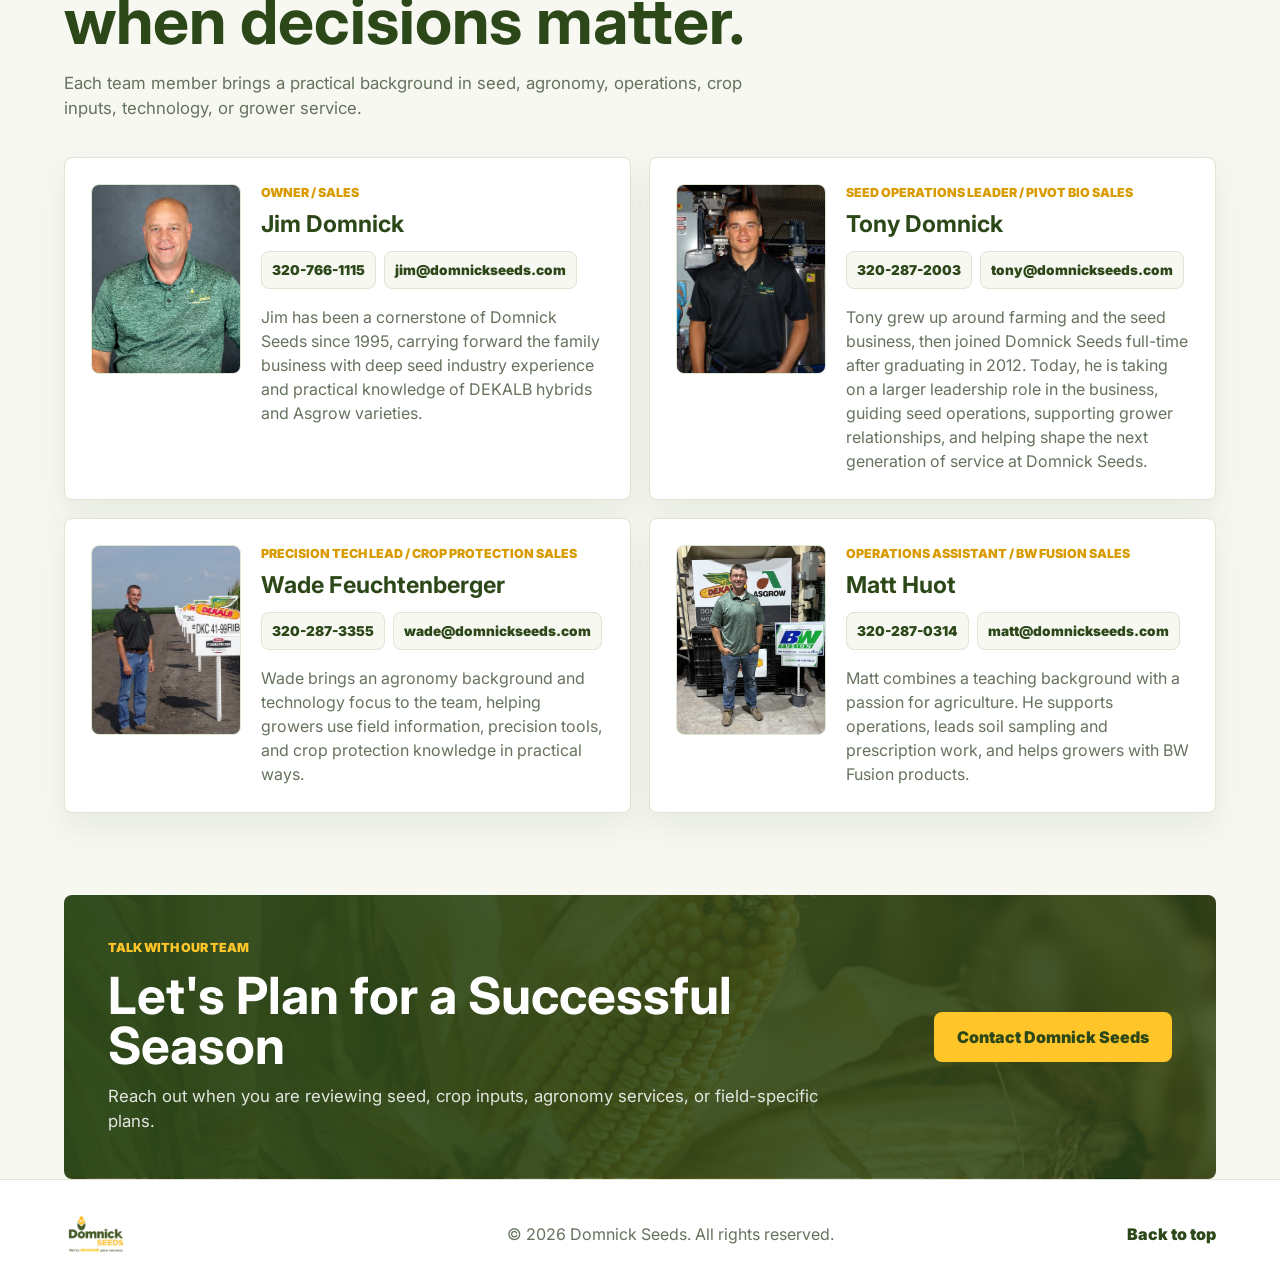
==== commit 12d9d530: "Move offer grid to services page" ====
--- a/about.html
+++ b/about.html
@@ -25,7 +25,6 @@
       </a>
       <nav class="nav-links" aria-label="Primary navigation">
         <a href="index.html#home">Home</a>
-        <a href="index.html#seed">Seed</a>
         <a href="products.html#services">Services</a>
         <a href="hybrids.html">Hybrids</a>
         <a href="about.html">About Us</a>
--- a/styles.css
+++ b/styles.css
@@ -566,11 +566,30 @@
 
 .advice-grid span {
   display: block;
-  margin-bottom: 28px;
+  margin-bottom: 24px;
   color: var(--gold-dark);
   font-size: 0.78rem;
   font-weight: 900;
   text-transform: uppercase;
+}
+
+.advice-logo {
+  display: flex;
+  align-items: center;
+  justify-content: center;
+  height: 84px;
+  margin-bottom: 18px;
+  padding: 14px;
+  background: #fff;
+  border: 1px solid var(--line);
+  border-radius: 8px;
+}
+
+.advice-logo img {
+  width: 100%;
+  max-width: 180px;
+  max-height: 56px;
+  object-fit: contain;
 }
 
 .advice-grid p {
@@ -579,9 +598,20 @@
 }
 
 .advice-grid a {
+  display: inline-flex;
+  align-items: center;
+  justify-content: center;
   margin-top: auto;
+  min-height: 44px;
+  padding: 0 16px;
   color: var(--leaf-dark);
-  font-weight: 900;
+  background: var(--gold);
+  border-radius: 8px;
+  font-weight: 900;
+}
+
+.advice-grid a:hover {
+  background: #ffd65c;
 }
 
 .family-owned {
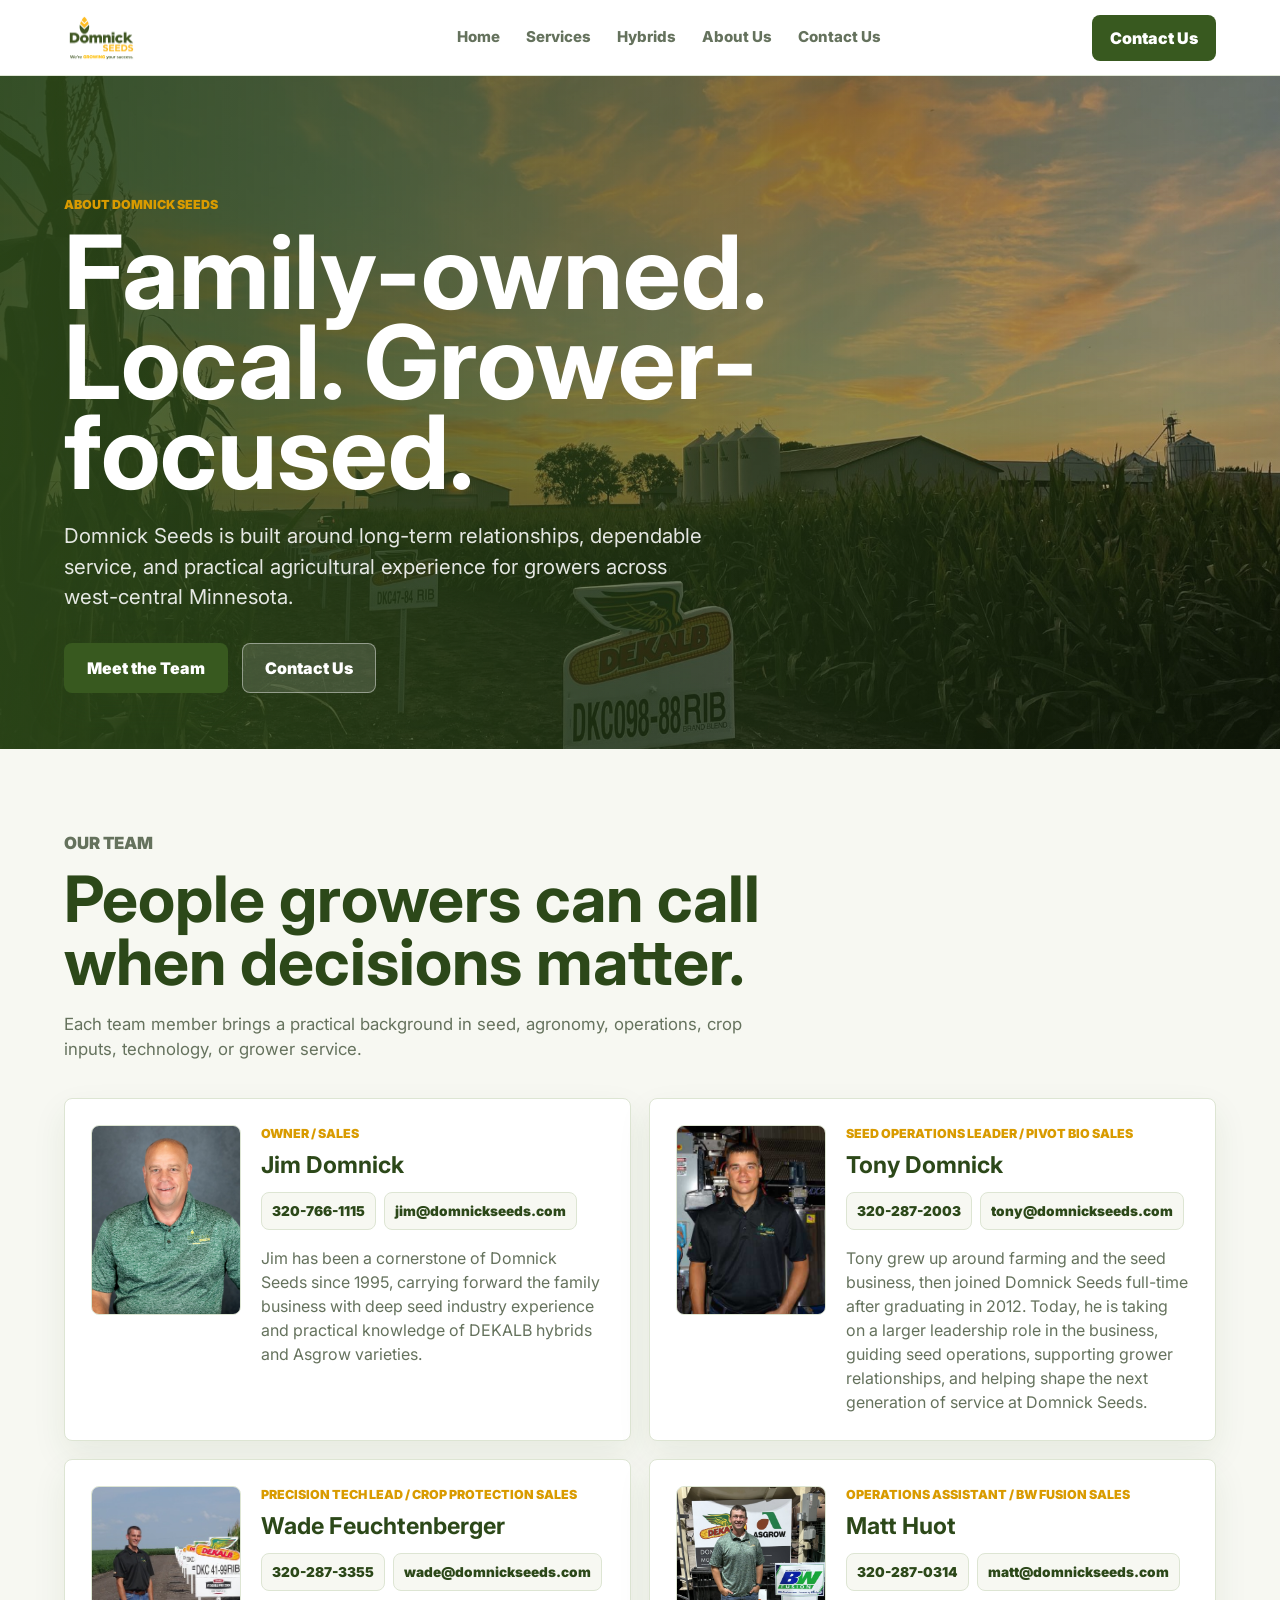
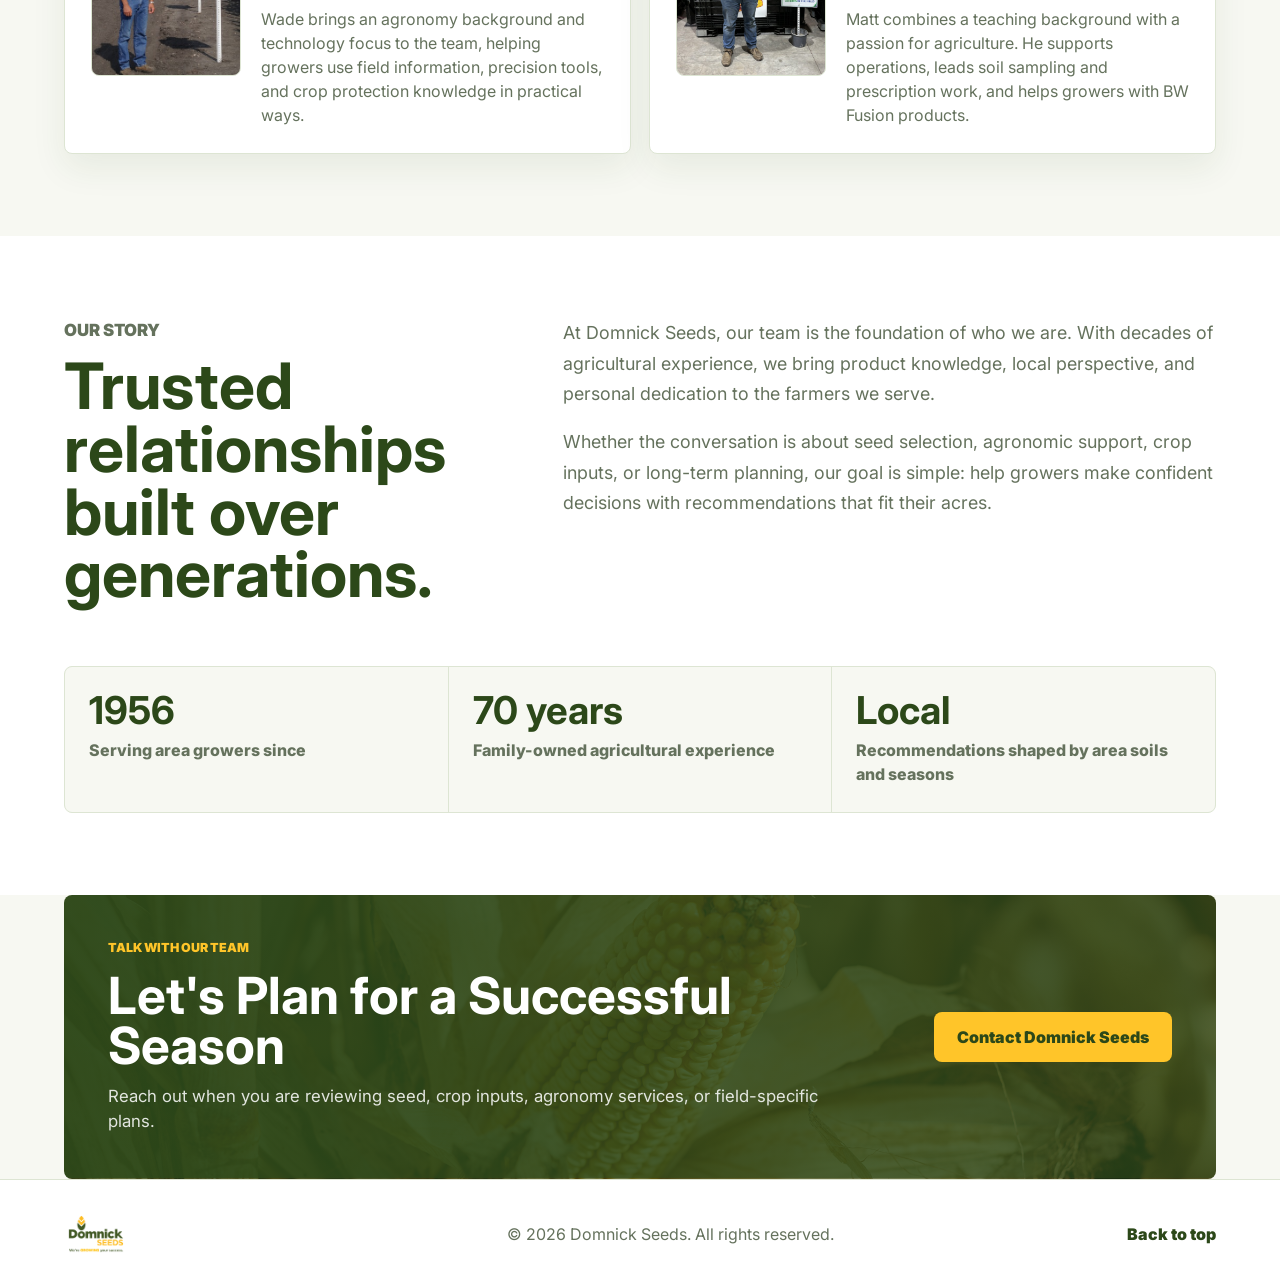
==== commit 75f2ab78: "Move team section above story" ====
--- a/about.html
+++ b/about.html
@@ -55,39 +55,6 @@
         </div>
       </section>
 
-      <section class="section about-story">
-        <div class="section-heading compact">
-          <p class="eyebrow">Our story</p>
-          <h2>Trusted relationships built over generations.</h2>
-        </div>
-        <div class="about-story-copy">
-          <p>
-            At Domnick Seeds, our team is the foundation of who we are. With
-            decades of agricultural experience, we bring product knowledge,
-            local perspective, and personal dedication to the farmers we serve.
-          </p>
-          <p>
-            Whether the conversation is about seed selection, agronomic support,
-            crop inputs, or long-term planning, our goal is simple: help growers
-            make confident decisions with recommendations that fit their acres.
-          </p>
-        </div>
-        <div class="about-stat-row" aria-label="Domnick Seeds highlights">
-          <div>
-            <strong>1956</strong>
-            <span>Serving area growers since</span>
-          </div>
-          <div>
-            <strong>70 years</strong>
-            <span>Family-owned agricultural experience</span>
-          </div>
-          <div>
-            <strong>Local</strong>
-            <span>Recommendations shaped by area soils and seasons</span>
-          </div>
-        </div>
-      </section>
-
       <section class="section team-section" id="team">
         <div class="section-heading compact">
           <p class="eyebrow">Our team</p>
@@ -187,6 +154,39 @@
         </div>
       </section>
 
+      <section class="section about-story">
+        <div class="section-heading compact">
+          <p class="eyebrow">Our story</p>
+          <h2>Trusted relationships built over generations.</h2>
+        </div>
+        <div class="about-story-copy">
+          <p>
+            At Domnick Seeds, our team is the foundation of who we are. With
+            decades of agricultural experience, we bring product knowledge,
+            local perspective, and personal dedication to the farmers we serve.
+          </p>
+          <p>
+            Whether the conversation is about seed selection, agronomic support,
+            crop inputs, or long-term planning, our goal is simple: help growers
+            make confident decisions with recommendations that fit their acres.
+          </p>
+        </div>
+        <div class="about-stat-row" aria-label="Domnick Seeds highlights">
+          <div>
+            <strong>1956</strong>
+            <span>Serving area growers since</span>
+          </div>
+          <div>
+            <strong>70 years</strong>
+            <span>Family-owned agricultural experience</span>
+          </div>
+          <div>
+            <strong>Local</strong>
+            <span>Recommendations shaped by area soils and seasons</span>
+          </div>
+        </div>
+      </section>
+
       <section class="season-band">
         <div>
           <p class="eyebrow">Talk with our team</p>
--- a/styles.css
+++ b/styles.css
@@ -1036,6 +1036,26 @@
   align-items: start;
 }
 
+.contact-logo-panel {
+  display: flex;
+  align-items: center;
+  justify-content: center;
+  min-height: 180px;
+  margin-top: 34px;
+  padding: 28px;
+  background: var(--surface);
+  border: 1px solid var(--line);
+  border-radius: 8px;
+  box-shadow: 0 14px 34px rgba(44, 72, 25, 0.08);
+}
+
+.contact-logo-panel img {
+  width: min(100%, 360px);
+  max-height: 140px;
+  object-fit: contain;
+  mix-blend-mode: multiply;
+}
+
 .contact-box {
   display: grid;
   gap: 18px;
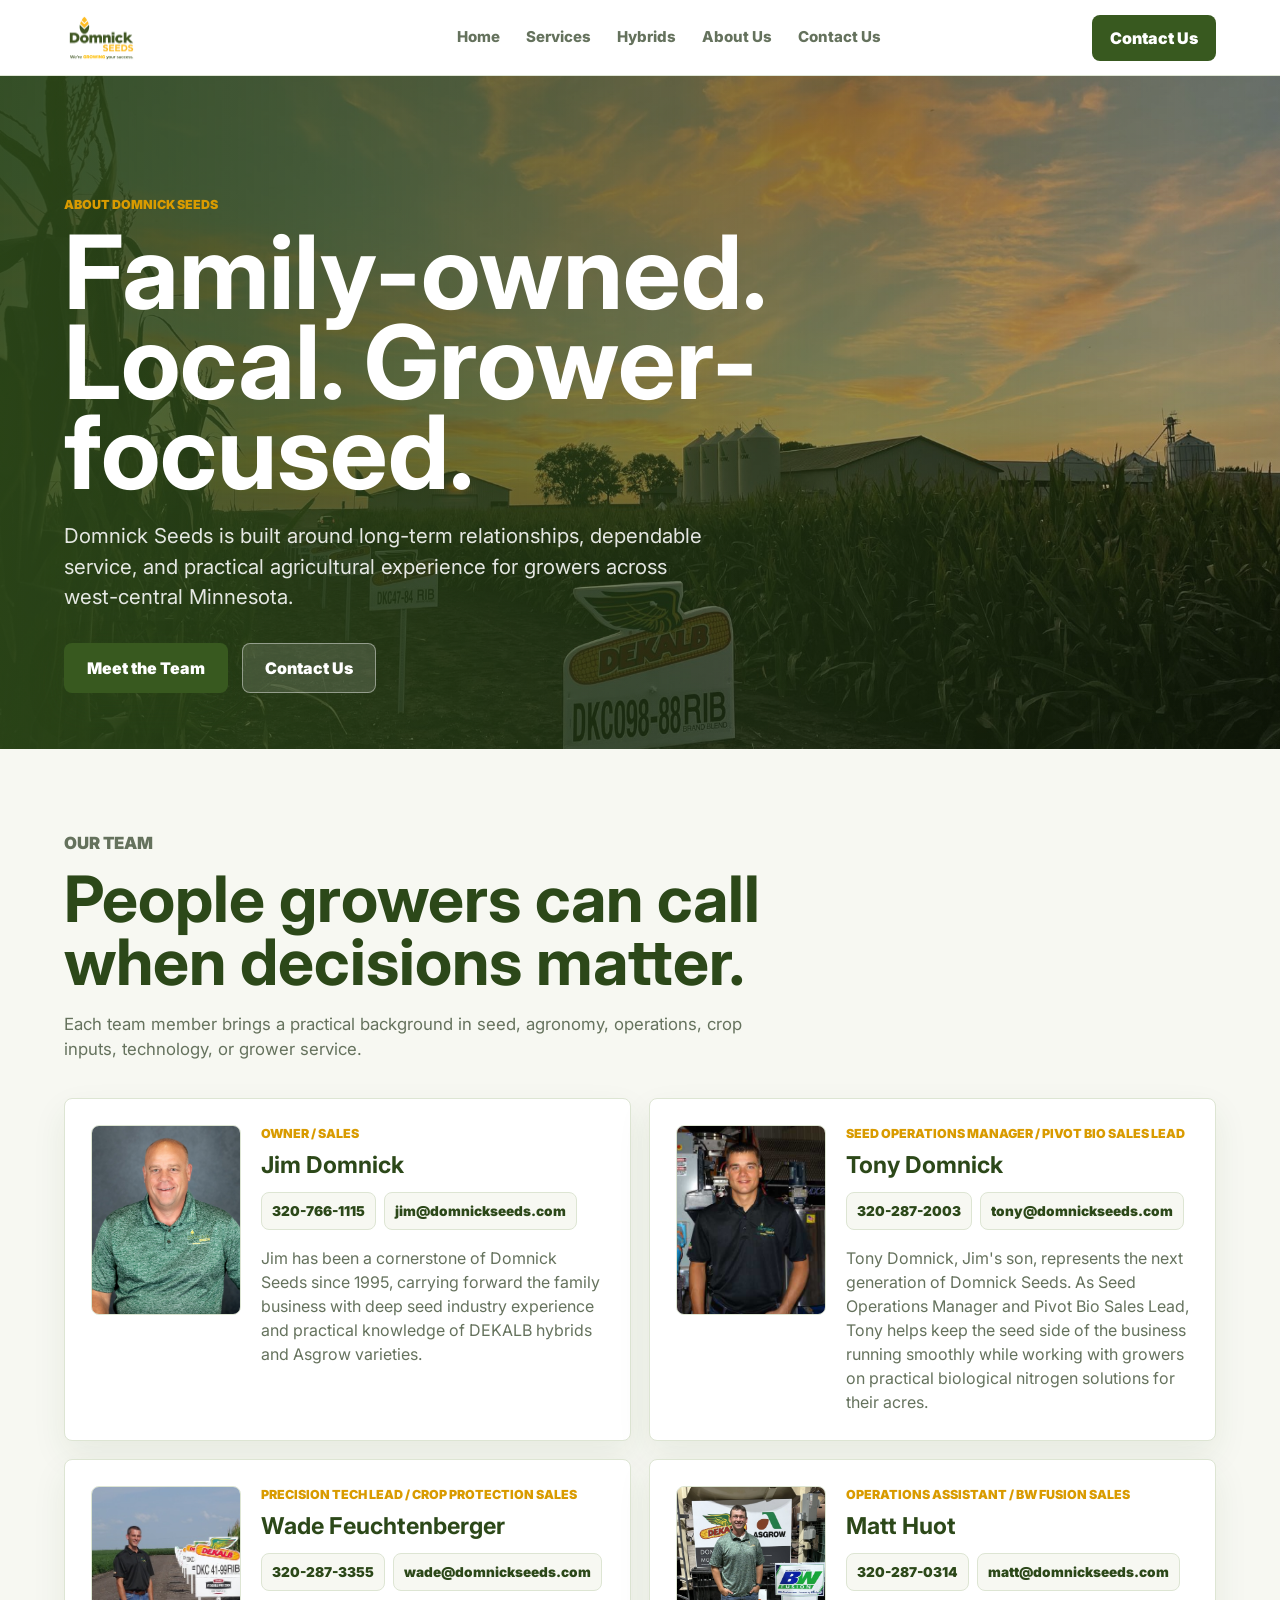
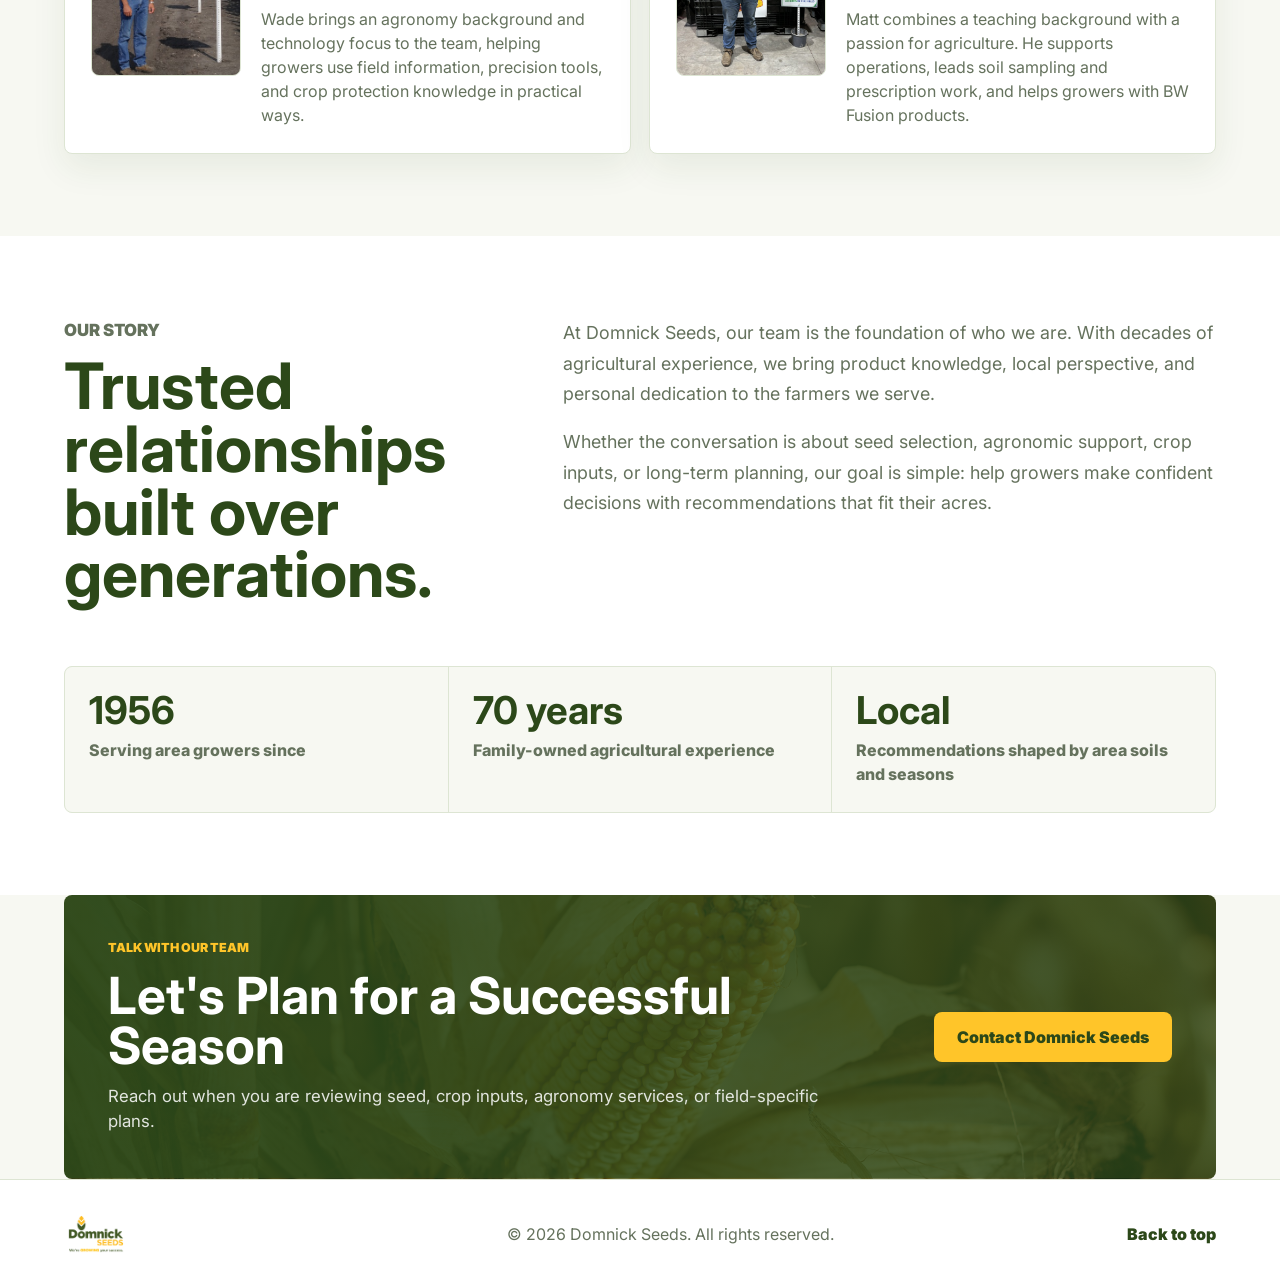
==== commit 078cd33f: "Update Tony Domnick bio" ====
--- a/about.html
+++ b/about.html
@@ -94,18 +94,18 @@
               alt="Tony Domnick in the Domnick Seeds shop"
             />
             <div>
-              <span>Seed Operations Leader / Pivot Bio Sales</span>
+              <span>Seed Operations Manager / Pivot Bio Sales Lead</span>
               <h3>Tony Domnick</h3>
               <div class="team-links">
                 <a href="tel:+13202872003">320-287-2003</a>
                 <a href="mailto:tony@domnickseeds.com">tony@domnickseeds.com</a>
               </div>
               <p>
-                Tony grew up around farming and the seed business, then joined
-                Domnick Seeds full-time after graduating in 2012. Today, he is
-                taking on a larger leadership role in the business, guiding seed
-                operations, supporting grower relationships, and helping shape
-                the next generation of service at Domnick Seeds.
+                Tony Domnick, Jim's son, represents the next generation of
+                Domnick Seeds. As Seed Operations Manager and Pivot Bio Sales
+                Lead, Tony helps keep the seed side of the business running
+                smoothly while working with growers on practical biological
+                nitrogen solutions for their acres.
               </p>
             </div>
           </article>
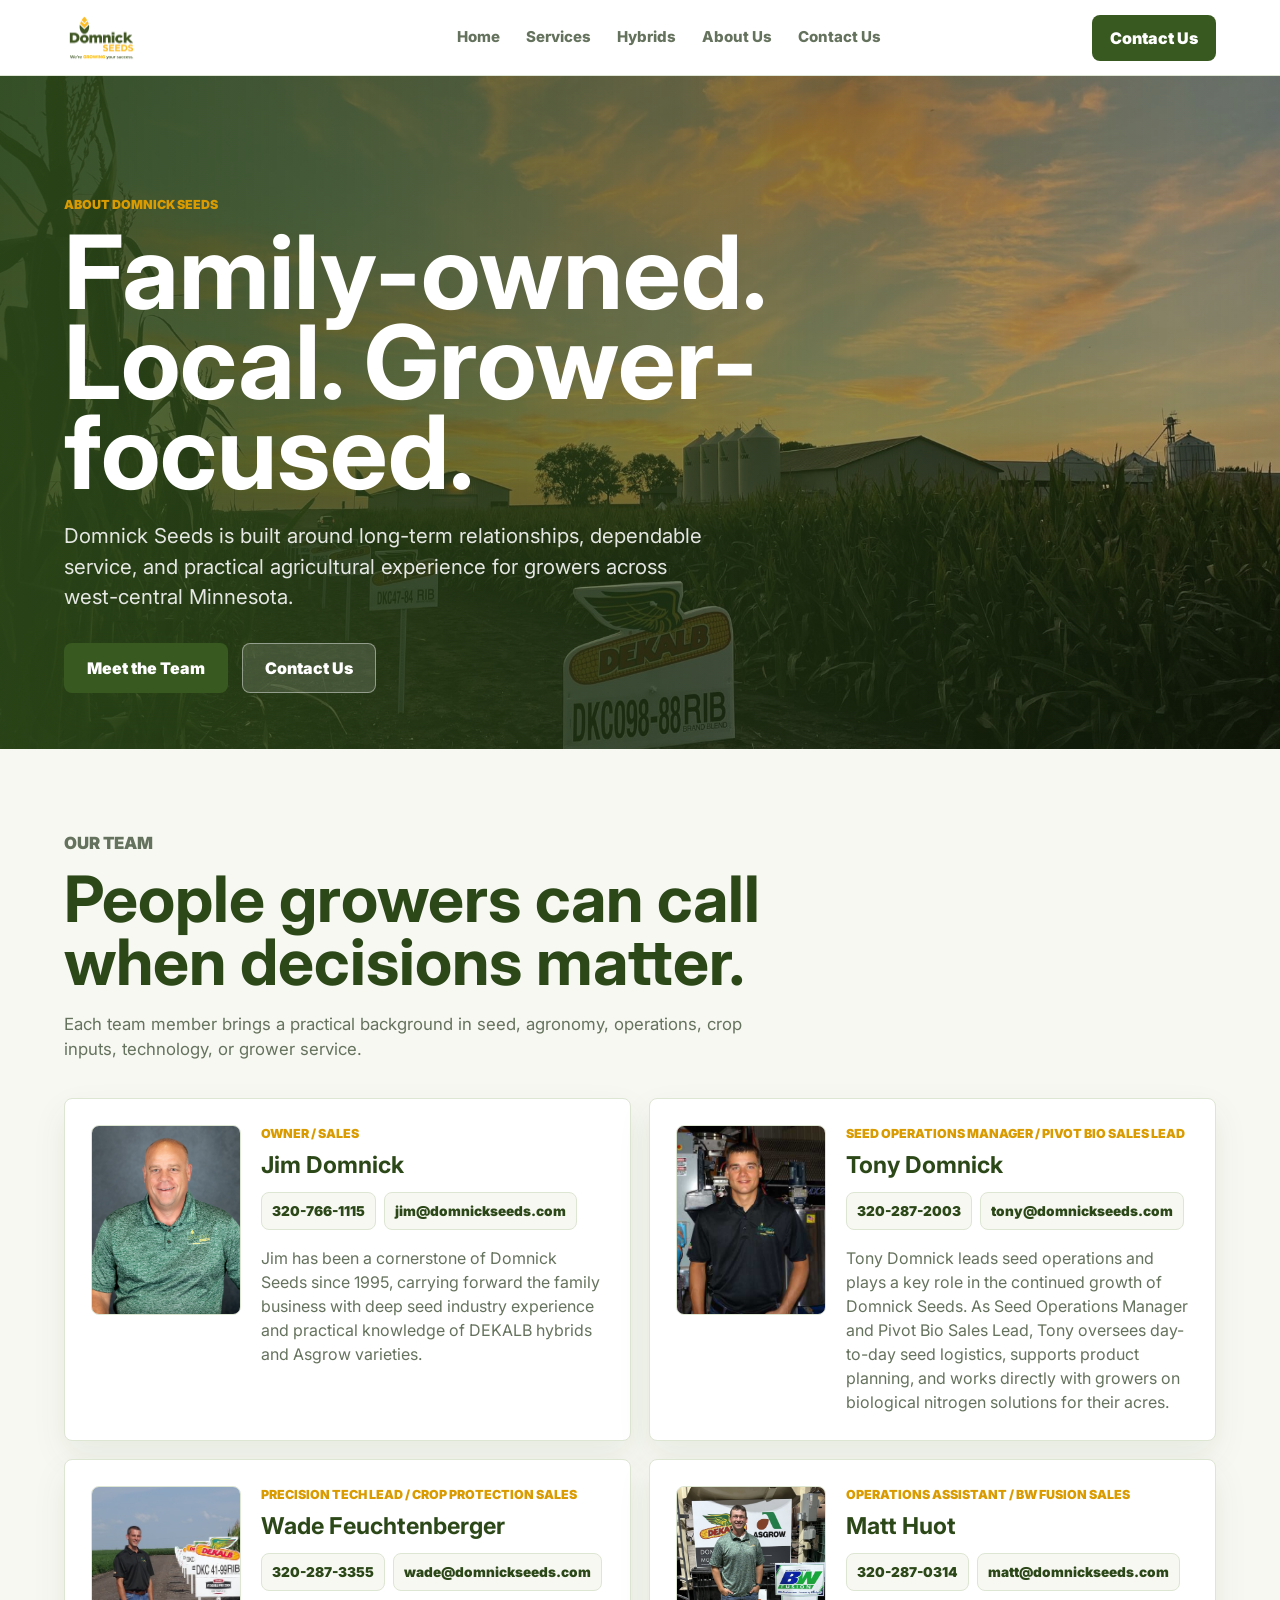
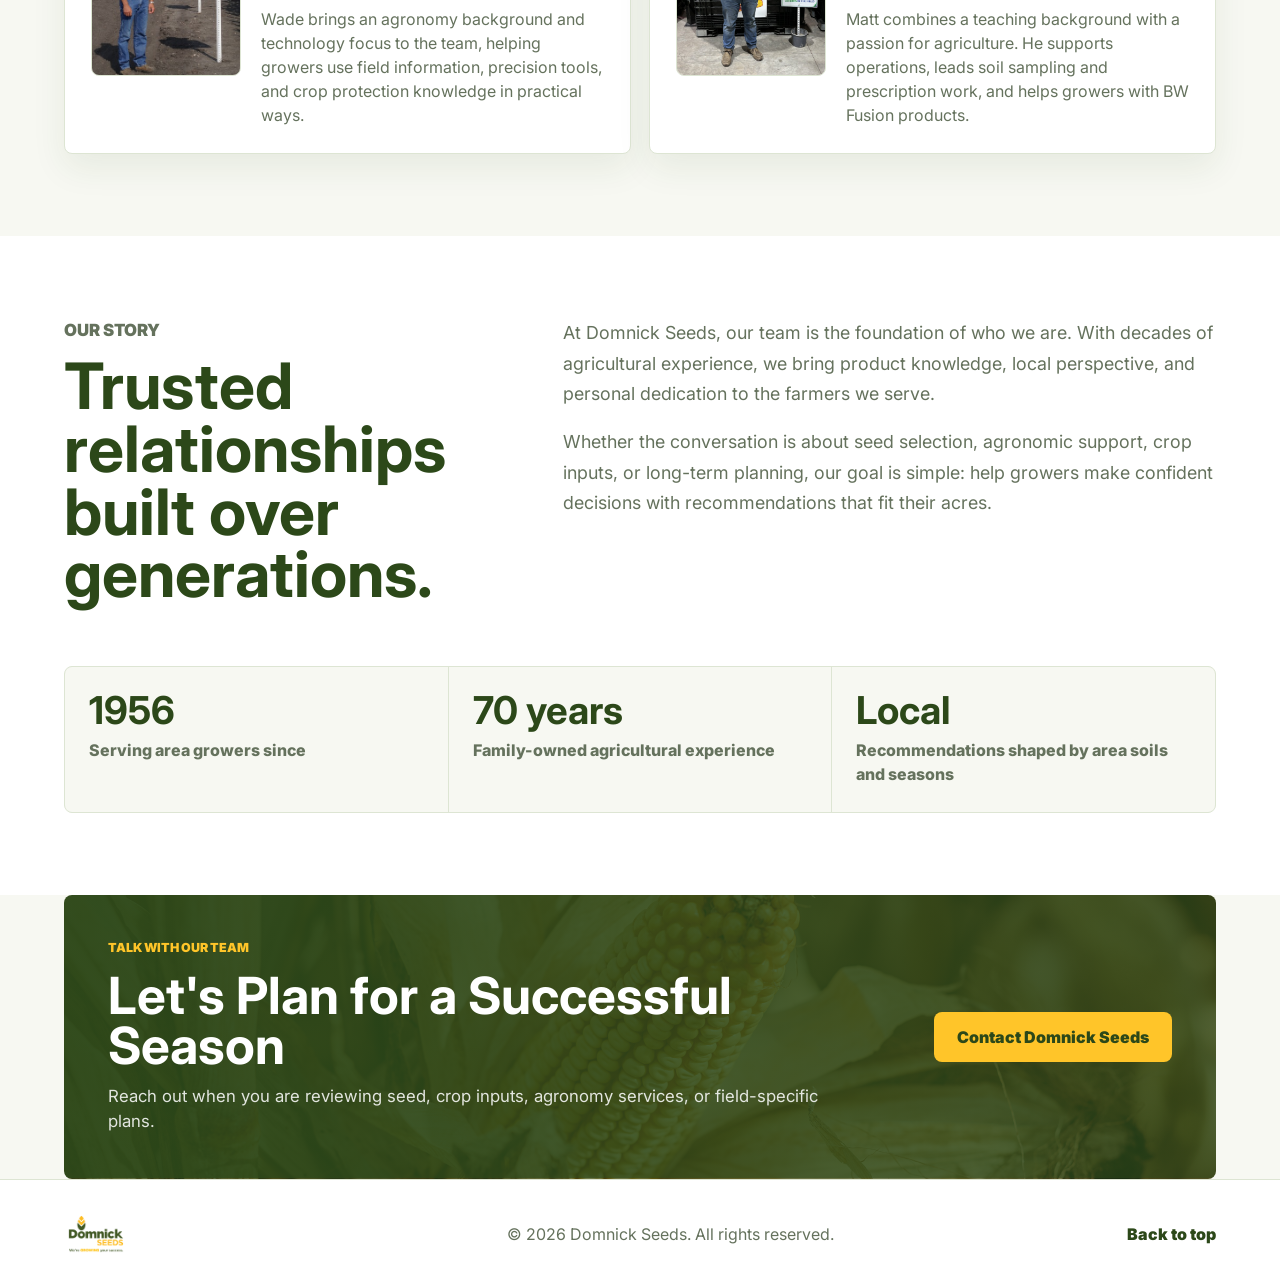
==== commit f9883a19: "Update hybrids guide and site content" ====
--- a/about.html
+++ b/about.html
@@ -101,11 +101,11 @@
                 <a href="mailto:tony@domnickseeds.com">tony@domnickseeds.com</a>
               </div>
               <p>
-                Tony Domnick, Jim's son, represents the next generation of
-                Domnick Seeds. As Seed Operations Manager and Pivot Bio Sales
-                Lead, Tony helps keep the seed side of the business running
-                smoothly while working with growers on practical biological
-                nitrogen solutions for their acres.
+                Tony Domnick leads seed operations and plays a key role in the
+                continued growth of Domnick Seeds. As Seed Operations Manager
+                and Pivot Bio Sales Lead, Tony oversees day-to-day seed
+                logistics, supports product planning, and works directly with
+                growers on biological nitrogen solutions for their acres.
               </p>
             </div>
           </article>
--- a/styles.css
+++ b/styles.css
@@ -913,6 +913,197 @@
   border-top: 1px solid var(--line);
 }
 
+.dekalb-guide-toolbar {
+  display: grid;
+  grid-template-columns: minmax(220px, 1.4fr) minmax(160px, 0.8fr) minmax(180px, 0.9fr) auto auto;
+  gap: 14px;
+  align-items: end;
+  margin: 34px 0 20px;
+  padding: 18px;
+  background: var(--field);
+  border: 1px solid var(--line);
+  border-radius: 8px;
+}
+
+.dekalb-guide-toolbar label {
+  display: grid;
+  gap: 7px;
+  color: var(--ink);
+  font-size: 0.78rem;
+  font-weight: 900;
+  text-transform: uppercase;
+}
+
+.dekalb-guide-toolbar input,
+.dekalb-guide-toolbar select {
+  min-height: 48px;
+  width: 100%;
+  padding: 0 12px;
+  color: var(--text);
+  font: inherit;
+  font-weight: 700;
+  text-transform: none;
+  background: var(--surface);
+  border: 1px solid var(--line);
+  border-radius: 8px;
+}
+
+.dekalb-guide-summary {
+  display: grid;
+  gap: 10px;
+  margin-bottom: 22px;
+  color: var(--muted);
+}
+
+.dekalb-guide-summary span {
+  color: var(--ink);
+  font-weight: 900;
+}
+
+.dekalb-guide-summary p {
+  max-width: 980px;
+  margin-bottom: 0;
+  font-size: 0.92rem;
+}
+
+.dekalb-guide-grid {
+  display: grid;
+  grid-template-columns: repeat(3, minmax(0, 1fr));
+  gap: 18px;
+}
+
+.dekalb-card {
+  display: flex;
+  flex-direction: column;
+  min-height: 100%;
+  overflow: hidden;
+  background: var(--surface);
+  border: 1px solid var(--line);
+  border-radius: 8px;
+  box-shadow: 0 14px 34px rgba(44, 72, 25, 0.08);
+}
+
+.dekalb-card-image {
+  display: grid;
+  place-items: center;
+  min-height: 220px;
+  padding: 16px;
+  background: linear-gradient(180deg, #ffffff, #f5f7ef);
+  border-bottom: 1px solid var(--line);
+}
+
+.dekalb-card-image img {
+  width: min(210px, 100%);
+  height: 210px;
+  object-fit: contain;
+  transform: scale(1.1);
+}
+
+.dekalb-card-body {
+  display: flex;
+  flex: 1;
+  flex-direction: column;
+  gap: 16px;
+  padding: 20px;
+}
+
+.dekalb-card-topline,
+.dekalb-card-title,
+.dekalb-card-actions {
+  display: flex;
+  align-items: center;
+  justify-content: space-between;
+  gap: 12px;
+}
+
+.dekalb-card-topline span,
+.dekalb-card-topline strong {
+  color: var(--gold-dark);
+  font-size: 0.78rem;
+  font-weight: 900;
+  text-transform: uppercase;
+}
+
+.dekalb-card-topline strong {
+  padding: 5px 9px;
+  color: var(--leaf-dark);
+  background: var(--gold);
+  border-radius: 999px;
+}
+
+.dekalb-card-title {
+  align-items: flex-start;
+}
+
+.dekalb-card-title h2 {
+  margin-bottom: 0;
+  font-size: 1.55rem;
+  line-height: 1;
+}
+
+.dekalb-rm {
+  display: grid;
+  justify-items: center;
+  min-width: 62px;
+  padding: 8px;
+  color: var(--leaf-dark);
+  background: var(--field);
+  border: 1px solid var(--line);
+  border-radius: 8px;
+}
+
+.dekalb-rm span {
+  font-size: 2rem;
+  font-weight: 900;
+  line-height: 0.95;
+}
+
+.dekalb-rm small {
+  color: var(--muted);
+  font-size: 0.72rem;
+  font-weight: 900;
+}
+
+.dekalb-card ul {
+  display: grid;
+  gap: 8px;
+  margin: 0;
+  padding-left: 18px;
+  color: var(--muted);
+}
+
+.dekalb-card li strong {
+  color: var(--ink);
+  font-weight: 900;
+}
+
+.dekalb-card-actions {
+  margin-top: auto;
+  padding-top: 14px;
+  border-top: 1px solid var(--line);
+}
+
+.dekalb-card-actions a {
+  display: inline-flex;
+  align-items: center;
+  justify-content: center;
+  min-height: 40px;
+  padding: 0 14px;
+  color: var(--leaf-dark);
+  font-weight: 900;
+  background: var(--gold);
+  border-radius: 8px;
+}
+
+.dekalb-card-actions a:hover {
+  background: #ffd65c;
+}
+
+.dekalb-card-actions small {
+  color: var(--muted);
+  font-size: 0.78rem;
+}
+
 .services-grid {
   display: grid;
   grid-template-columns: repeat(4, minmax(0, 1fr));
@@ -1217,7 +1408,12 @@
   .offering-grid,
   .services-grid,
   .team-grid,
+  .dekalb-guide-grid,
   .seed-profile-grid {
+    grid-template-columns: 1fr 1fr;
+  }
+
+  .dekalb-guide-toolbar {
     grid-template-columns: 1fr 1fr;
   }
 
@@ -1262,6 +1458,8 @@
   .offering-grid,
   .services-grid,
   .team-grid,
+  .dekalb-guide-grid,
+  .dekalb-guide-toolbar,
   .seed-profile-grid,
   .seed-profile-card {
     grid-template-columns: 1fr;
@@ -1281,6 +1479,11 @@
   }
 
   .profile-book-toolbar {
+    align-items: flex-start;
+    flex-direction: column;
+  }
+
+  .dekalb-card-actions {
     align-items: flex-start;
     flex-direction: column;
   }
@@ -1313,6 +1516,7 @@
   .site-header,
   .page-hero,
   .profile-book-toolbar,
+  .dekalb-guide-toolbar,
   .site-footer {
     display: none;
   }
@@ -1336,7 +1540,13 @@
     gap: 12px;
   }
 
-  .seed-profile-card {
+  .dekalb-guide-grid {
+    grid-template-columns: 1fr;
+    gap: 12px;
+  }
+
+  .seed-profile-card,
+  .dekalb-card {
     break-inside: avoid;
     box-shadow: none;
     background: #fff;
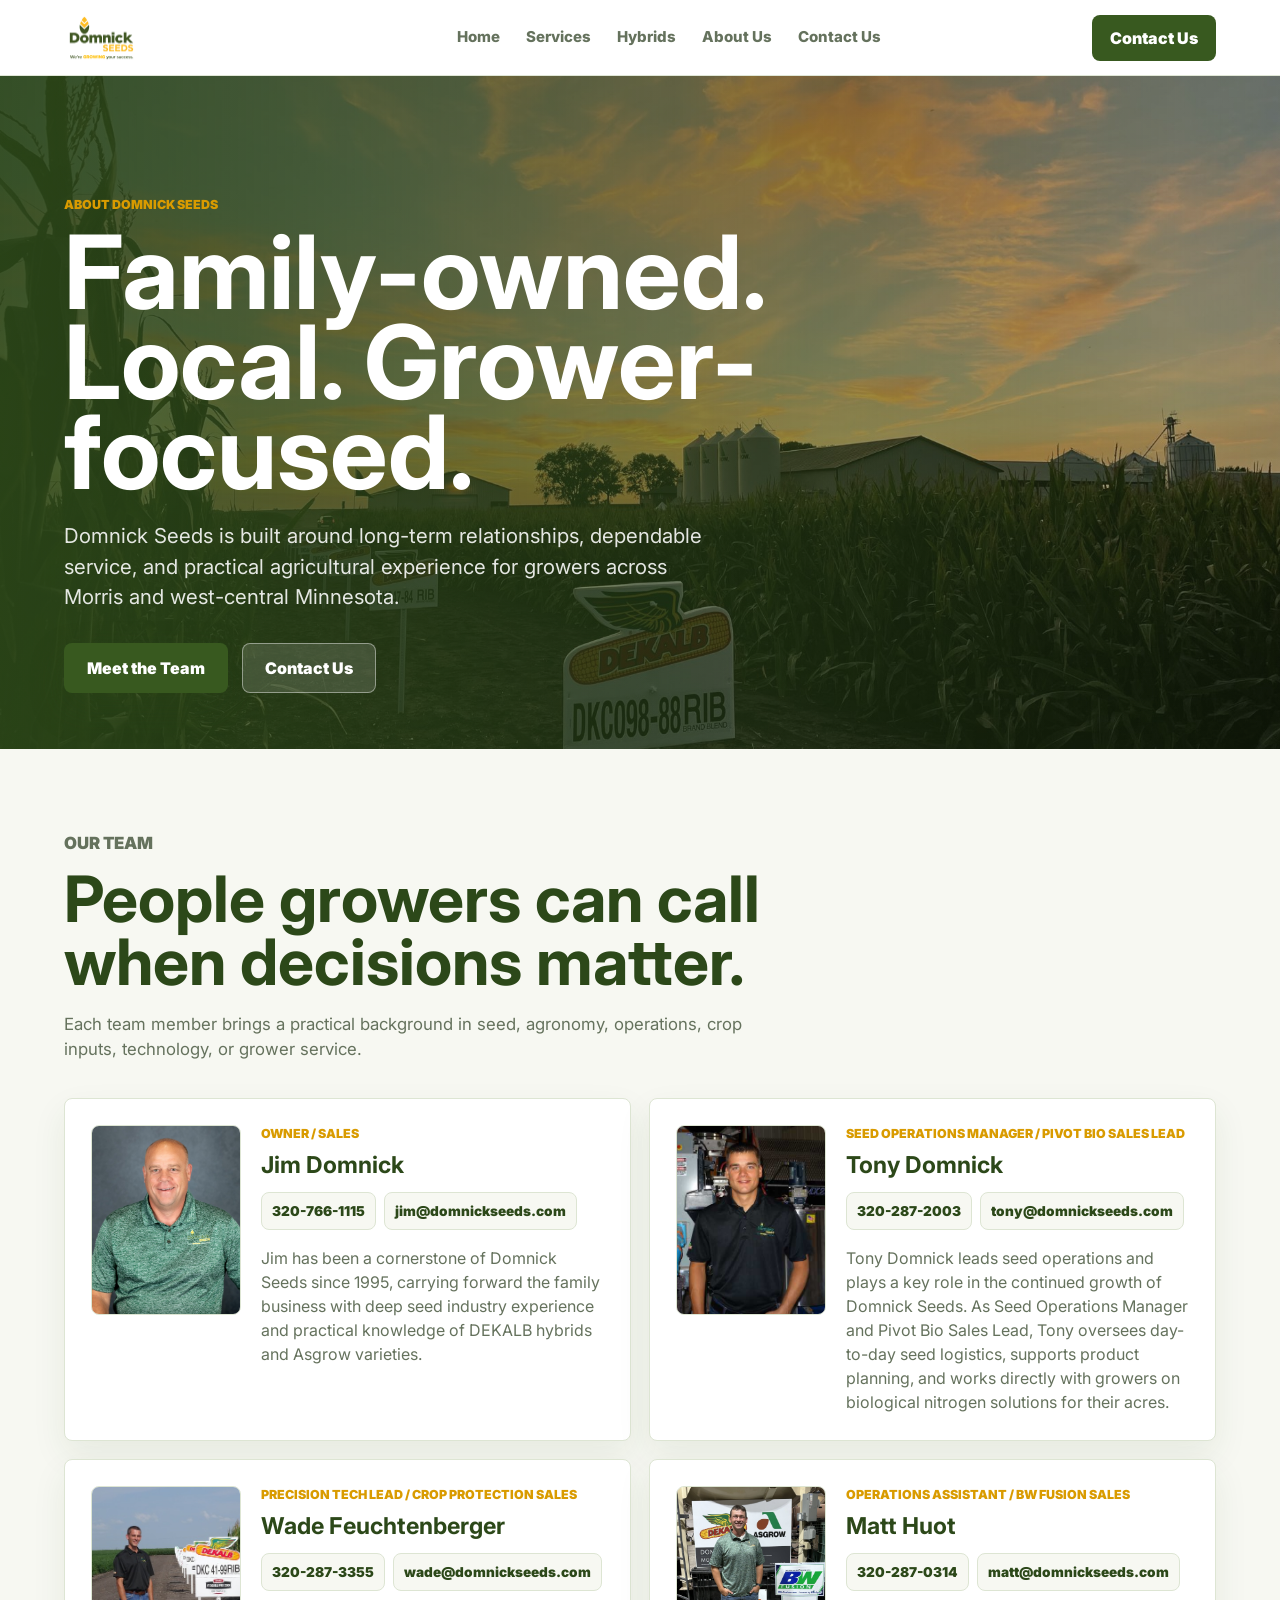
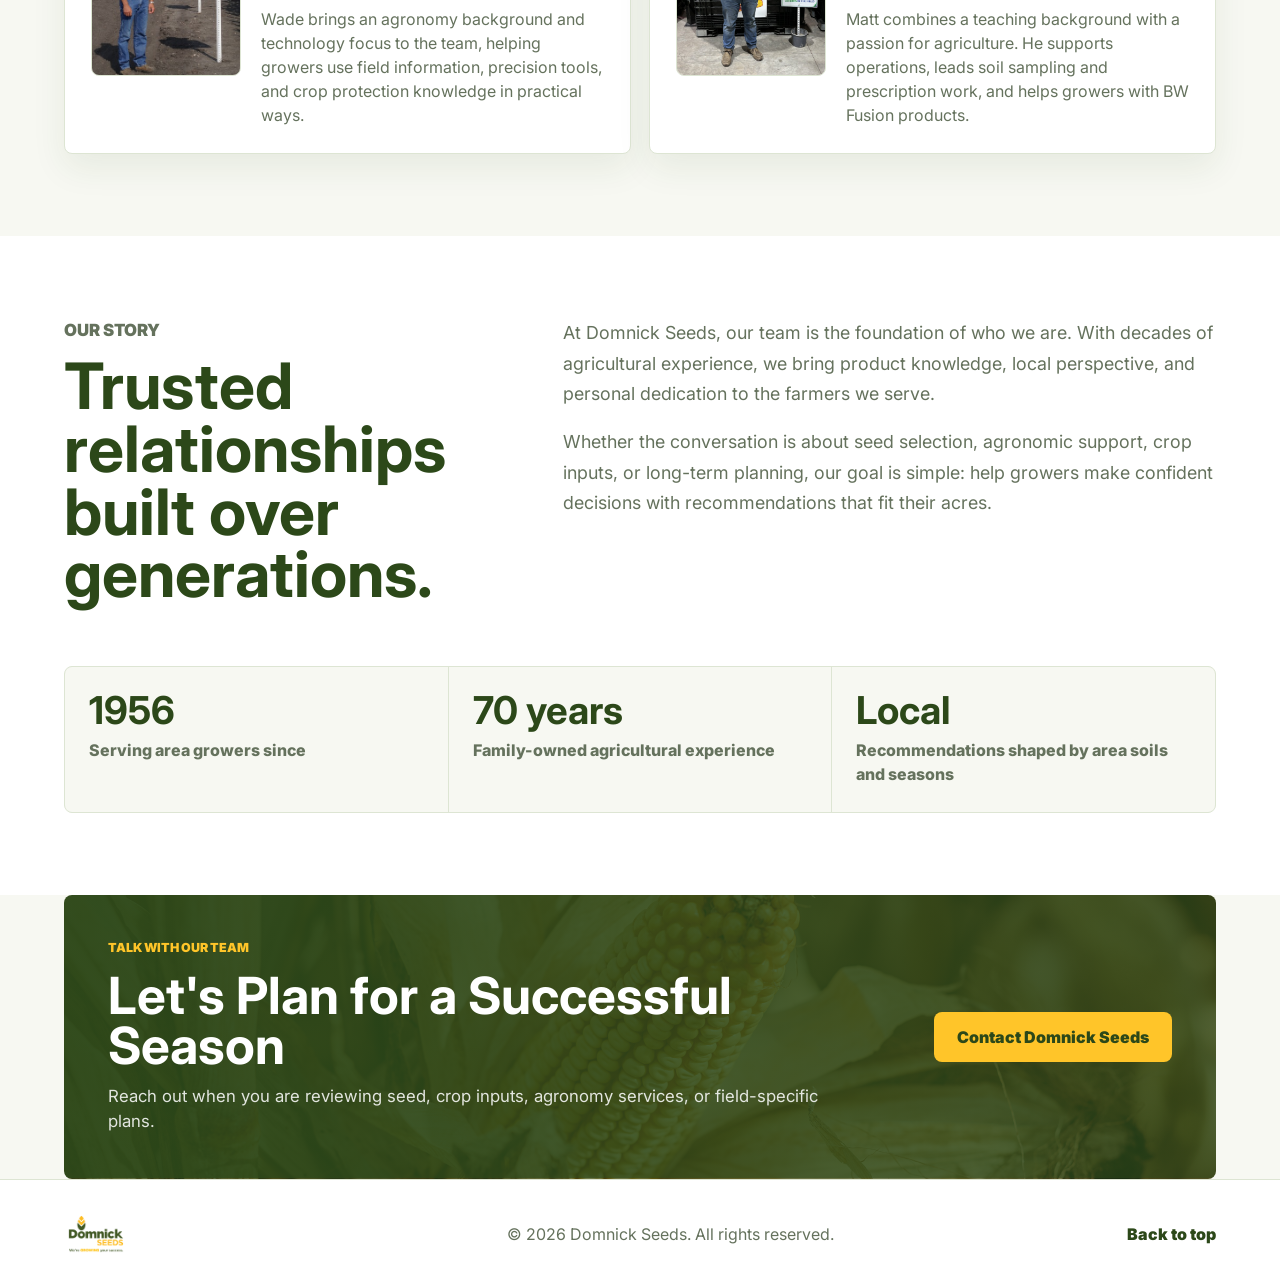
==== commit 55b9fabc: "Improve local SEO for Morris DEKALB corn" ====
--- a/about.html
+++ b/about.html
@@ -3,11 +3,20 @@
   <head>
     <meta charset="utf-8" />
     <meta name="viewport" content="width=device-width, initial-scale=1" />
-    <title>About Us | Domnick Seeds</title>
+    <title>About Domnick Seeds | Family-Owned Seed Dealer in Morris, MN</title>
     <meta
       name="description"
-      content="Meet the Domnick Seeds team, a family-owned agricultural business serving west-central Minnesota growers with seed, agronomy, and crop input support."
+      content="Meet Domnick Seeds, a family-owned seed and agronomy business in Morris, MN serving west-central Minnesota growers with DEKALB corn, Asgrow soybeans, and crop input support."
     />
+    <link rel="canonical" href="https://domnickseedsmn.com/about.html" />
+    <meta property="og:title" content="About Domnick Seeds | Family-Owned Seed Dealer in Morris, MN" />
+    <meta
+      property="og:description"
+      content="A family-owned agricultural business serving Morris and west-central Minnesota growers with seed, agronomy, crop inputs, and practical local support."
+    />
+    <meta property="og:url" content="https://domnickseedsmn.com/about.html" />
+    <meta property="og:type" content="website" />
+    <meta property="og:image" content="https://domnickseedsmn.com/assets/about-hero-sunset-plot.jpg" />
     <link rel="preconnect" href="https://fonts.googleapis.com" />
     <link rel="preconnect" href="https://fonts.gstatic.com" crossorigin />
     <link
@@ -46,7 +55,7 @@
           <p>
             Domnick Seeds is built around long-term relationships, dependable
             service, and practical agricultural experience for growers across
-            west-central Minnesota.
+            Morris and west-central Minnesota.
           </p>
           <div class="hero-actions">
             <a class="button primary" href="#team">Meet the Team</a>
--- a/styles.css
+++ b/styles.css
@@ -529,6 +529,17 @@
   min-height: 134px;
   padding: 26px;
   background: var(--surface);
+  transition:
+    transform 180ms ease,
+    box-shadow 180ms ease,
+    border-color 180ms ease;
+}
+
+.service-list article:hover {
+  position: relative;
+  z-index: 1;
+  transform: translateY(-2px);
+  box-shadow: 0 18px 44px rgba(255, 197, 41, 0.22), 0 14px 34px rgba(44, 72, 25, 0.12);
 }
 
 .service-list img {
@@ -562,6 +573,16 @@
   border: 1px solid var(--line);
   border-radius: 8px;
   box-shadow: 0 14px 34px rgba(44, 72, 25, 0.08);
+  transition:
+    transform 180ms ease,
+    box-shadow 180ms ease,
+    border-color 180ms ease;
+}
+
+.advice-grid article:hover {
+  transform: translateY(-3px);
+  border-color: rgba(255, 197, 41, 0.72);
+  box-shadow: 0 0 0 3px rgba(255, 197, 41, 0.18), 0 22px 48px rgba(44, 72, 25, 0.14);
 }
 
 .advice-grid span {
@@ -981,6 +1002,16 @@
   border: 1px solid var(--line);
   border-radius: 8px;
   box-shadow: 0 14px 34px rgba(44, 72, 25, 0.08);
+  transition:
+    transform 180ms ease,
+    box-shadow 180ms ease,
+    border-color 180ms ease;
+}
+
+.dekalb-card:hover {
+  transform: translateY(-3px);
+  border-color: rgba(255, 197, 41, 0.72);
+  box-shadow: 0 0 0 3px rgba(255, 197, 41, 0.18), 0 22px 48px rgba(44, 72, 25, 0.14);
 }
 
 .dekalb-card-image {
@@ -997,6 +1028,11 @@
   height: 210px;
   object-fit: contain;
   transform: scale(1.1);
+  transition: transform 180ms ease;
+}
+
+.dekalb-card:hover .dekalb-card-image img {
+  transform: scale(1.14);
 }
 
 .dekalb-card-body {
@@ -1121,6 +1157,16 @@
   min-height: 250px;
   padding: 24px;
   background: var(--surface);
+  transition:
+    transform 180ms ease,
+    box-shadow 180ms ease;
+}
+
+.services-grid article:hover {
+  position: relative;
+  z-index: 1;
+  transform: translateY(-3px);
+  box-shadow: 0 0 0 3px rgba(255, 197, 41, 0.18), 0 22px 48px rgba(44, 72, 25, 0.14);
 }
 
 .services-grid img {
